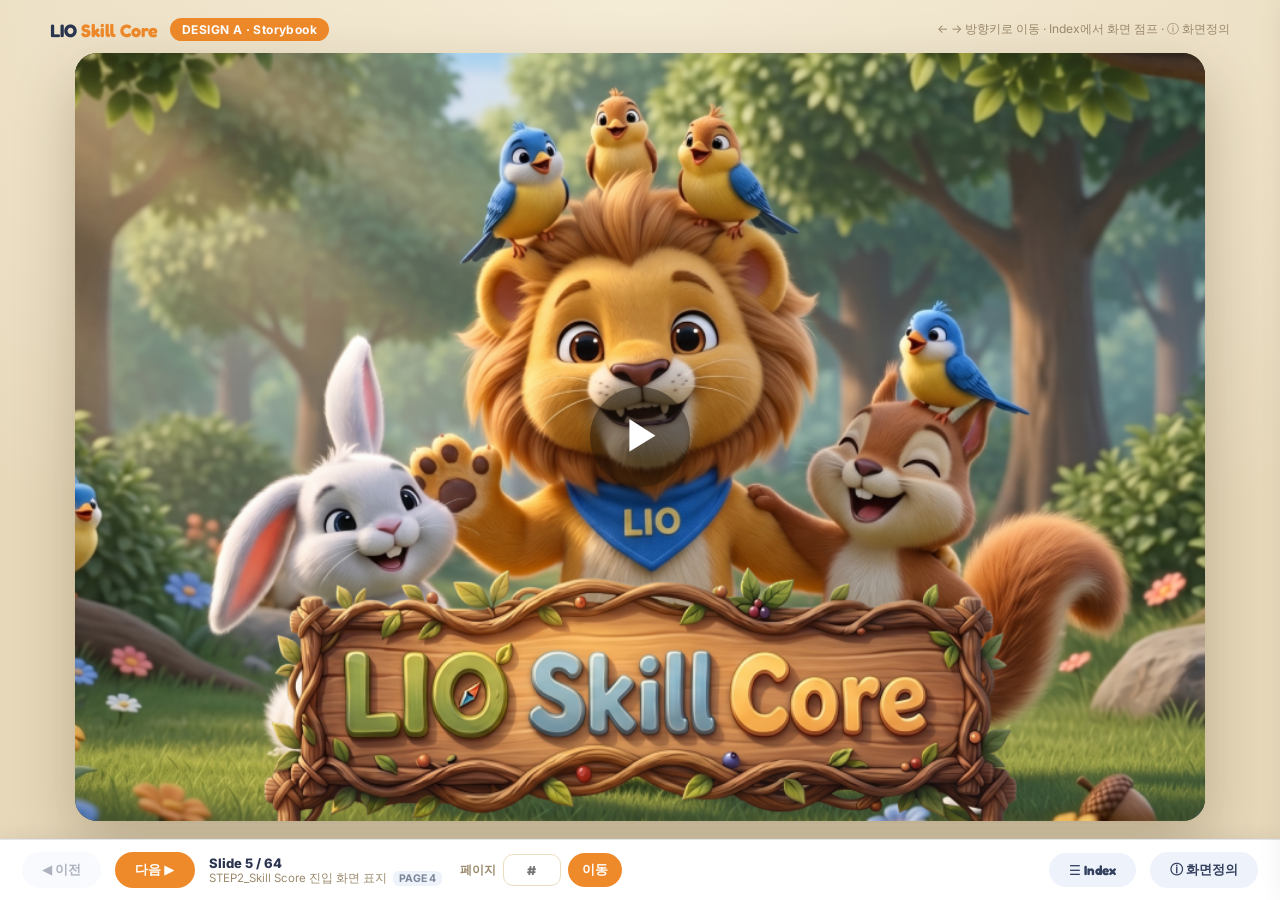
==== designA/index.html @ b8c0d1dc "대화창 Listen 은 영문만 읽는다 (B) 한글이 병기된 상태에서 스피커를 누르면 보이는 쪽(한글)을 읽고 있었다. Listen 은 영어 듣기용이므로 항상 .tx-en 을 읽게 " ====
<!doctype html>
<html lang="ko">
<head>
<meta charset="utf-8">
<meta name="viewport" content="width=device-width, initial-scale=1">
<meta http-equiv="Cache-Control" content="no-cache, no-store, must-revalidate">
<meta http-equiv="Pragma" content="no-cache">
<title>LIO Skill Core — Flow Prototype · Design A (Storybook)</title>
<link rel="preconnect" href="https://fonts.googleapis.com">
<link rel="preconnect" href="https://fonts.gstatic.com" crossorigin>
<link href="https://fonts.googleapis.com/css2?family=Baloo+2:wght@500;600;700;800&family=Fredoka:wght@500;600;700&family=Inter:wght@400;500;600;700;800&family=Nunito:wght@400;600;700;800;900&display=swap" rel="stylesheet">
<link rel="stylesheet" href="../prototype/base.css?v=20260807j">
<link rel="stylesheet" href="theme-a.css?v=20260803e">
</head>
<body>

  <div class="topbar">
    <span class="brandtag">LIO <b>Skill Core</b></span>
    <span class="designtag">DESIGN A · Storybook</span>
    <span class="spacer"></span>
    <span class="hint">← → 방향키로 이동 · Index에서 화면 점프 · ⓘ 화면정의</span>
  </div>

  <div id="stage"></div>

  <div class="controls">
    <button class="navbtn ghost" id="btn-prev">◀ 이전</button>
    <button class="navbtn" id="btn-next">다음 ▶</button>
    <div class="cinfo">
      <span class="cs" id="nav-slide">Slide</span>
      <span class="ct" id="nav-title">—</span>
    </div>
    <div class="pagejump">
      <span class="pj-label">페이지</span>
      <input type="number" id="pj-input" min="3" inputmode="numeric" placeholder="#">
      <button class="navbtn" id="pj-go">이동</button>
    </div>
    <span class="spacer"></span>
    <button class="navbtn ghost" id="btn-jump">☰ Index</button>
    <button class="navbtn ghost" id="btn-spec">ⓘ 화면정의</button>
  </div>

  <div class="overlay hidden" id="jump-overlay">
    <div class="jump-box">
      <div class="jump-head"><h3>화면 Index — 전체 Flow (PPTX v1.2 · Slide 5~64 · 기획서 PAGE 4~67)</h3><button class="x" id="jump-close">✕</button></div>
      <div id="jump-list"></div>
    </div>
  </div>

  <aside class="spec-panel hidden" id="spec-panel">
    <button class="close-s" onclick="document.getElementById('spec-panel').classList.add('hidden')">✕</button>
    <h3 id="spec-slide">화면 정의</h3>
    <div class="ssub">화면정의서 Description</div>
    <ul id="spec-list"></ul>
  </aside>

  <script>
    window.LIO_THEME = 'A';
    window.LIO_SPLASH_VIDEO = '../IMAGE/intro_a.mp4';   // A_Intro_cut1 애니메이션
    window.LIO_SPLASH_POSTER = '../IMAGE/heroA.png';    // 재생 전 첫 프레임
  </script>
  <script src="../prototype/flow-data.js?v=20260812b"></script>
  <script src="../prototype/kr-map.js?v=20260808a"></script>
  <script src="../prototype/engine.js?v=20260812j"></script>
</body>
</html>
---- prototype/base.css ----
/* =====================================================================
   LIO Step 2 · Skill Core — Flow Prototype  |  base.css (구조/레이아웃 공통)
   색상·장식은 theme-a.css / theme-b.css 가 CSS 변수로 덮어씁니다.
   ===================================================================== */
:root{
  --canvas-w: 1180px;
  --primary:#1E51D6; --primary-ink:#fff; --accent:#FFC107;
  --bg:#eef1f6; --panel:#ffffff; --ink:#1f2a44; --muted:#8a93a6;
  --line:#e6e9f0; --hd-bg:#152449; --hd-ink:#fff;
  --bubble-lio:#f4f6fb; --bubble-user:#dfe7ff;
  --radius:18px; --radius-lg:26px;
  --font-head:'Baloo 2','Inter',system-ui,sans-serif;
  --font-body:'Inter',system-ui,sans-serif;
  --green:#38C46A; --red:#FF5A5F; --yellow:#FFE08A; --blue:#3E7BFA;
}
*{box-sizing:border-box;margin:0;padding:0}
html,body{height:100%}

/* ---------- 스크롤바 공통: 위/아래 화살표 버튼 제거, thumb만 ----------
   주의: 표준 scrollbar-width/scrollbar-color 를 쓰면 Chromium이 표준 모드로 바뀌어
   ::-webkit-scrollbar-button{display:none}(화살표 제거)를 무시함. 그래서 webkit 전용으로 처리. */
::-webkit-scrollbar{width:9px;height:9px}
::-webkit-scrollbar-button,
::-webkit-scrollbar-button:single-button,
::-webkit-scrollbar-button:vertical:decrement,
::-webkit-scrollbar-button:vertical:increment,
::-webkit-scrollbar-button:horizontal:decrement,
::-webkit-scrollbar-button:horizontal:increment{display:none !important;width:0 !important;height:0 !important;background:transparent !important}
::-webkit-scrollbar-track{background:transparent;margin:40px 0}   /* 위·아래 40px 여백 → 끝에서 스크롤바 잘림 방지 */
::-webkit-scrollbar-corner{background:transparent}
::-webkit-scrollbar-thumb{background:#c4ccdd;border-radius:8px;border:2px solid transparent;background-clip:padding-box}
::-webkit-scrollbar-thumb:hover{background:#aab4cc;background-clip:padding-box}
body{
  font-family:var(--font-body); color:var(--ink);
  background:var(--bg);
  display:flex; flex-direction:column; align-items:center;
  min-height:100vh; padding:18px 12px 96px;
}

/* ---------- 상단 유틸바 ---------- */
.topbar{
  width:var(--canvas-w); max-width:96vw; display:flex; align-items:center; gap:12px;
  margin-bottom:12px; color:#3a4560;
}
.topbar .brandtag{font-family:var(--font-head);font-weight:800;font-size:18px;color:#2a3550}
.topbar .brandtag b{color:var(--primary)}
.topbar .designtag{
  font-size:12px;font-weight:700;letter-spacing:.4px;padding:4px 12px;border-radius:20px;
  background:var(--primary);color:#fff;
}
.topbar .spacer{flex:1}
.topbar .hint{font-size:12px;color:var(--muted)}

/* ---------- Stage (캔버스) ----------
   폭·높이 양쪽에 맞춰 항상 화면 안에 꽉 차게(잘림 없이) + 컨테이너 지정 → 내부 폰트는 cqw로 유동 스케일 */
#stage{
  width:min(var(--canvas-w), 96vw, calc((100vh - 132px) * 1577 / 1072));
  container-type:inline-size; container-name:dev;
}
.device{
  width:100%; aspect-ratio:1577/1072; background:var(--panel);
  border-radius:22px; overflow:hidden; position:relative;
  box-shadow:0 24px 60px rgba(20,30,60,.18); display:flex; flex-direction:column;
  /* 유동 타이포 토큰 (컨테이너=디바이스 폭 기준, 저학년 가독성 하한 clamp) */
  --fz-passage: clamp(17px, 1.86cqw, 25px);
  --fz-bubble:  clamp(16px, 1.68cqw, 22px);
  --fz-q:       clamp(16px, 1.75cqw, 23px);
  --fz-choice:  clamp(15px, 1.6cqw, 20px);
  --fz-opt:     clamp(15px, 1.6cqw, 20px);
  --h-field:    clamp(46px, 4.4cqw, 58px);   /* 입력창·대화창 버튼 공용 높이 (유동) */
}
.screen{flex:1; overflow:hidden; position:relative; display:flex}
/* 풀블리드·한판 화면: 디바이스 밖 스크롤 금지 / reading만 패널 내부 스크롤 */
.layout-reading .screen{display:block; overflow:hidden}
.layout-center .screen,.layout-skill .screen,.layout-game .screen,
.layout-wordpeek .screen,.layout-quickexit .screen,.layout-splash .screen,
.layout-topic .screen,.layout-memory .screen,.layout-detective .screen,
.layout-explore .screen,.layout-findflip .screen{display:block; overflow:hidden}

/* ---------- 헤더 ---------- */
.hd{
  height:clamp(48px, 5.2cqw, 60px); flex:0 0 auto; display:flex; align-items:center; gap:clamp(8px,1.2cqw,14px);
  padding:0 clamp(14px,1.8cqw,22px); background:var(--hd-bg); color:var(--hd-ink); position:relative; z-index:5;
}
.hd-brand{display:flex;align-items:center}
.hd-logo-img{display:none}
.hd-logo-text{font-family:var(--font-head);font-weight:800;font-size:24px;color:#fff;position:relative}
.hd-logo-text .sp{color:var(--accent);font-size:12px;position:relative;top:-8px}
.hd-pill{font-size:12.5px;font-weight:700;color:#dbe4ff}
.hd-divider{width:1px;height:15px;background:rgba(255,255,255,.35);display:inline-block;flex:0 0 1px}
.hd-skill{font-size:12.5px;color:#9fb0dd}
.hd-title{margin-left:auto;font-family:var(--font-head);font-weight:800;font-size:19px;color:var(--accent)}

/* ---------- Reading layout ---------- */
.reading{display:grid;grid-template-columns:1fr 1fr;height:100%;position:relative;font-family:'Inter',sans-serif}
.reading.nopassage{grid-template-columns:1fr}
.passage{border-right:1px solid var(--line);overflow:hidden;background:var(--panel);font-family:'Inter',sans-serif}
.passage-scroll{height:100%;overflow:auto;padding:clamp(12px,2cqw,26px) clamp(14px,2.2cqw,30px)}
.ppara{font-family:'Inter',sans-serif;font-size:var(--fz-passage);line-height:1.9;margin-bottom:18px;color:#2b3550}   /* 5~7세 저학년 가독성 · 유동 */
.sent{border-radius:5px;padding:1px 2px;transition:background .15s}
.sent.tappable{cursor:pointer}
.sent.tappable:hover{background:#eef3ff}
.sent.cursor{background:#e3ecff}
.sent.tapped{background:#cfe0ff}
.sent.hl-green{background:#c9f2d8}
.sent.hl-red{background:#ffd4d6}
.sent.hl-yellow{background:rgba(255,225,77,.35)}
.sent.hl-blue{background:#d4e2ff}
.kw{color:var(--primary);font-weight:700;border-bottom:2px solid #b9c9f5;padding-bottom:1px}
.listen-btn{font-size:11px;border:1px solid #cfe0ff;background:#eff5ff;color:#3768d6;border-radius:14px;padding:2px 9px;cursor:pointer;white-space:nowrap;font-weight:600}

.activity{overflow:hidden;background:#fbfcfe;font-family:'Inter',sans-serif}
/* 스크롤바: 위/아래 화살표 버튼 없이 thumb만 */
.activity-scroll::-webkit-scrollbar,.passage-scroll::-webkit-scrollbar{width:8px;height:8px}
.activity-scroll::-webkit-scrollbar-button,.passage-scroll::-webkit-scrollbar-button{display:none;width:0;height:0}
.activity-scroll::-webkit-scrollbar-track,.passage-scroll::-webkit-scrollbar-track{background:transparent;margin:40px 0}
.activity-scroll::-webkit-scrollbar-thumb,.passage-scroll::-webkit-scrollbar-thumb{background:#c4ccdd;border-radius:8px;border:2px solid transparent;background-clip:padding-box}
.activity-scroll:hover::-webkit-scrollbar-thumb,.passage-scroll:hover::-webkit-scrollbar-thumb{background:#aab4cc;background-clip:padding-box}
/* overflow-x:hidden — 마이크 recording 파장(.btn.mic.recording::before/::after)이 버튼 밖으로
   커지면서 패널 폭을 넘겨 가로 스크롤바가 생겼다. 세로 스크롤은 그대로 둔다. */
.activity-scroll{height:100%;overflow:auto;overflow-x:hidden;padding:clamp(12px,1.8cqw,22px) clamp(12px,1.8cqw,24px);display:flex;flex-direction:column;gap:clamp(8px,1cqw,12px)}
.reading.nopassage .activity{grid-column:1}
.reading.nopassage .activity-scroll{max-width:820px;margin:0 auto;width:100%}

/* ---------- chat bubbles ---------- */
.msg{display:flex;gap:10px;align-items:flex-start;max-width:96%}
.msg .avatar{width:48px;height:48px;border-radius:50%;flex:0 0 48px;object-fit:cover;object-position:center top;background:#fff;box-shadow:0 2px 6px rgba(0,0,0,.08);transform:translateZ(0)}
.msg .avatar.grad{display:flex;align-items:center;justify-content:center;background:linear-gradient(135deg,#7aa0ff,#3b64e0);font-size:18px}
/* 학생 아바타 : LIO와 동일한 48px 원형 이미지. 이미지 없을 때는 따뜻한 원형만 표시 */
.msg .avatar.user-av{background:linear-gradient(135deg,#f0c078,#d68e34);object-fit:cover}
.msg .bubble{background:var(--bubble-lio);border-radius:16px;padding:13px 17px;font-family:'Inter',sans-serif;font-size:var(--fz-bubble);line-height:1.5;color:#2b3550;box-shadow:0 1px 2px rgba(20,30,60,.05)}
.msg.lio.retry .bubble{background:#fff3f3;border:1px solid #ffd9d9}
.msg.user{margin-left:auto;flex-direction:row;justify-content:flex-end}
.msg.user .bubble{background:var(--bubble-user);color:#22315e}
.msg.user.usys{margin-left:0}
.msg.user.usys .bubble{background:#e9fbef;color:#2a7d4c}
.kr{display:inline-block;font-size:11px;font-weight:600;color:#3aa0a0;border:1px solid #b7e2e2;background:#e9fafa;border-radius:5px;padding:2px 9px;margin-left:5px;vertical-align:middle;cursor:pointer;font-family:inherit;line-height:1.4;user-select:none}
.kr:hover{filter:brightness(.96)}
.kr.on{background:#0f6d61;color:#fff;border-color:#0f6d61}
.tx-kr{color:inherit}
.tts{font-size:12px;opacity:.75;margin-left:2px}
.tts-ic{width:14px;height:14px;vertical-align:-2px;margin-left:2px;flex:0 0 14px;cursor:pointer}
.ls-ic{width:12px;height:12px;vertical-align:-1px;margin-right:4px}
.listen-btn{cursor:pointer}
.listen-btn.playing{filter:brightness(.95);box-shadow:0 0 0 2px rgba(15,109,97,.35)}
.ls-stop{width:9px;height:9px;background:currentColor;border-radius:2px;display:inline-block;margin-right:5px}
.kw{cursor:pointer}
/* Word Check: 지문에서 포커스된 단어 강조 */
.kw-focus{background:#bcd2f5;color:#1e3a8a;border-radius:6px;padding:2px 7px;box-shadow:0 0 0 2px #8fb0ea, 0 3px 8px rgba(40,70,150,.28);border-bottom:none;font-weight:800;animation:kwPulse 1.6s ease-in-out infinite}
@keyframes kwPulse{0%,100%{box-shadow:0 0 0 2px #8fb0ea,0 3px 8px rgba(40,70,150,.22)}50%{box-shadow:0 0 0 4px #bcd2f5,0 3px 12px rgba(40,70,150,.38)}}
.emoji-opt.picked{outline:2px solid var(--primary);outline-offset:1px}
/* 포커스 단어가 우측 chip으로 날아가는 클론 */
.kw-fly{position:fixed;z-index:9999;pointer-events:none;background:#bcd2f5;color:#1e3a8a;border-radius:6px;padding:2px 7px;font-weight:800;box-shadow:0 6px 16px rgba(40,70,150,.4);transition:transform .8s cubic-bezier(.34,1.4,.5,1);display:flex;align-items:center;justify-content:center}
.wordchip.chip-pop{animation:chipPop .4s cubic-bezier(.34,1.56,.64,1)}
@keyframes chipPop{0%{transform:scale(.4);opacity:0}70%{transform:scale(1.12)}100%{transform:scale(1);opacity:1}}
/* 정답 파티클 */
.particle-layer{position:fixed;inset:0;pointer-events:none;z-index:10000}
.particle{position:fixed;width:10px;height:10px;border-radius:2px;transform:translate(-50%,-50%);animation:particleFly .95s ease-out forwards}
@keyframes particleFly{0%{opacity:1}100%{transform:translate(calc(-50% + var(--dx)),calc(-50% + var(--dy))) rotate(240deg);opacity:0}}

/* ---------- 어휘 카드 팝업 (핵심단어 탭) ---------- */
.word-popup{position:absolute;left:24px;bottom:22px;max-width:400px;background:#141E38;color:#fff;border-radius:14px;padding:14px 42px 14px 16px;box-shadow:0 12px 30px rgba(0,0,0,.4);opacity:0;transform:translateY(12px);transition:opacity .25s,transform .25s;z-index:40;font-family:'Inter','Nunito',system-ui,sans-serif}
.word-popup.show{opacity:1;transform:none}
.word-popup .wp-close{position:absolute;top:6px;right:10px;border:none;background:none;color:#9fb0dd;font-size:22px;line-height:1;cursor:pointer}
.word-popup .wp-word{font-weight:800;font-size:18px;display:flex;align-items:center;gap:8px;color:#fff}
.word-popup .wp-word .tts-ic{filter:invert(1) brightness(2);cursor:pointer}
.word-popup .wp-def{font-size:14px;margin-top:5px;color:#dbe4ff}
.word-popup .wp-ex{font-size:13px;margin-top:5px;color:#a9b6d6;font-style:italic}
.word-popup .wp-kr{margin-top:9px;background:#d5f0e9;color:#0f6d61;border:none;border-radius:6px;padding:3px 6px;font-size:12px;font-weight:600;cursor:pointer;font-family:'Inter','Nunito',sans-serif}
.word-popup .wp-kr.on{background:#0f6d61;color:#fff}
.ko-gloss{display:block;font-size:11px;color:#9aa3b5;margin-top:3px}

.sysline{display:flex;justify-content:center;margin:4px 0}
.sysline span{background:#e9fbef;color:#2a7d4c;font-weight:700;font-size:13px;border-radius:20px;padding:8px 18px}

/* ---------- question / choices ---------- */
.qbox{border:2px solid #c9d6f7;border-radius:14px;padding:12px 15px;background:#fff}
.qlabel{font-size:10px;font-weight:800;letter-spacing:1px;color:var(--primary);margin-bottom:3px}
.qtext{font-family:'Inter',sans-serif;font-size:var(--fz-q);font-weight:700;color:#26314f}
.choices{display:flex;flex-direction:column;gap:9px}
.choice{display:flex;align-items:center;gap:11px;text-align:left;border:1.5px solid var(--line);background:#fff;border-radius:13px;padding:12px 15px;font-family:'Inter',sans-serif;font-size:var(--fz-choice);color:#2b3550;cursor:pointer;transition:.15s;width:100%}
.choice:hover{border-color:#c2d0f5}
.choice .ckey{width:24px;height:24px;flex:0 0 24px;border-radius:50%;border:none;background:#F0F2F5;display:flex;align-items:center;justify-content:center;font-weight:700;font-size:12px;color:#6b7690}
.choice .cbullet{width:24px;height:24px;flex:0 0 24px;border-radius:50%;background:#eef2fb;display:flex;align-items:center;justify-content:center;font-weight:700;font-size:12px;color:#5566aa}
.choice .ctext{flex:1}
.choice.correct{background:#e6f9ee;border-color:#8fe0ac}
.choice.correct .ckey,.choice.correct .cbullet{background:#38C46A;color:#fff;border-color:#38C46A}
.choice.wrong{background:#ffe9ea;border-color:#ffb3b6}
.choice.wrong .ckey,.choice.wrong .cbullet{background:#ff5a5f;color:#fff;border-color:#ff5a5f}
.choice.sel{border-color:var(--primary);box-shadow:0 0 0 2px rgba(30,81,214,.15)}
.choices.multi .choice,.choices.reason .choice{border-radius:12px}

/* ---------- menu / emoji ---------- */
.menu{display:flex;flex-direction:column;gap:9px}
.menu-item{display:flex;align-items:center;gap:12px;background:#fff;border:1.5px solid var(--line);border-radius:14px;padding:13px 15px;font-family:'Inter',sans-serif;font-size:var(--fz-choice);cursor:pointer;text-align:left;transition:.15s}
.menu-item:hover{border-color:#c2d0f5;background:#f7faff}
.menu-item.sel{background:#eaf1ff;border-color:var(--primary)}
.mi-ic{font-size:17px;display:flex;align-items:center;justify-content:center;flex:0 0 40px;width:40px;height:40px}
.mi-ic .li{width:20px;height:20px;stroke:currentColor;display:block}
.mi-ic .mi-img{width:40px;height:40px;object-fit:contain;display:block}
.mi-tx{flex:1}
.emoji-grid{display:grid;grid-template-columns:repeat(4,1fr);gap:10px}
/* 보기가 4개보다 적으면 남은 칸 때문에 왼쪽으로 몰린다 → 개수만큼 폭을 나눈다.
   (slide 24 word check 는 기획서대로 2지 선다) */
.emoji-grid[data-n="2"]{grid-template-columns:repeat(2,1fr)}
.emoji-grid[data-n="3"]{grid-template-columns:repeat(3,1fr)}
.emoji-opt{display:flex;flex-direction:column;align-items:center;gap:6px;background:#fff;border:1.5px solid var(--line);border-radius:14px;padding:14px 8px;cursor:pointer;font-size:12.5px;color:#3a4560;transition:.15s}
.emoji-opt:hover{transform:translateY(-2px);box-shadow:0 6px 16px rgba(60,70,110,.14)}
.eo-ic{font-size:26px}
.eo-tx{display:flex;flex-direction:column;align-items:center;gap:4px;font-weight:700;font-size:var(--fz-opt);line-height:1.2}
.eo-tx .tx-en,.eo-tx .tx-kr{line-height:1.2}
.emoji-opt.correct{background:#e6f9ee;border-color:#8fe0ac}
.emoji-opt.wrong{background:#ffe9ea;border-color:#ffb3b6}

/* ---------- buttons ---------- */
.btnrow{display:flex;flex-wrap:wrap;gap:10px;margin-top:2px}
.btnrow.center{justify-content:center;margin-top:14px}
.btnrow.end{justify-content:flex-end}
/* align:'start' 옵트인 — 아래 .reading .activity .btnrow 우측 정렬을 이기려면
   같은 특정도(0,3,0)보다 높아야 한다 */
.btnrow.start,.reading .activity .btnrow.start{justify-content:flex-start}
/* 우측 대화창(activity) 내 버튼은 모두 오른쪽 정렬로 통일 */
.reading .activity .btnrow{justify-content:flex-end}
/* 한 줄 배치(nowrap) : 좁은 패널에 여러 버튼을 한 줄로 */
.btnrow.nowrap{flex-wrap:nowrap;gap:8px}
.btnrow.nowrap .btn{white-space:nowrap}
/* 문장(여러 단어) 버튼은 작게 통일 · 한 단어 버튼은 기본 크기 유지 — 전체 공통 */
.btn.btn-long{font-size:clamp(13px,1.35cqw,16px);padding:clamp(8px,0.9cqw,12px) clamp(14px,1.55cqw,20px)}
.reading .activity .btn.btn-long{min-height:clamp(40px,3.9cqw,48px)}
.reveal-hidden{display:none !important}
.reveal2-hidden{display:none !important}
.fly-hidden{display:none !important}
.btn{border:none;border-radius:24px;padding:clamp(10px,1cqw,14px) clamp(16px,1.9cqw,26px);font-size:var(--fz-choice);font-weight:700;cursor:pointer;font-family:var(--font-head);transition:transform .08s,filter .15s}
/* 우측 대화창 버튼 : input 박스와 동일한 높이(유동) */
.reading .activity .btn{min-height:var(--h-field);display:inline-flex;align-items:center;justify-content:center}
.reading .activity .btn.mic,.reading .activity .btn.btn-send{width:var(--h-field);min-height:var(--h-field);padding:0;flex:0 0 auto}
.btn:hover{filter:brightness(1.05)}.btn:active{transform:translateY(1px)}
.btn:disabled{opacity:.45;cursor:not-allowed}
.btn.primary{background:var(--primary);color:#fff}
.btn.dark{background:#1f7a53;color:#fff}
.btn.purple{background:#1E2A4A;color:#fff}
.btn.green{background:radial-gradient(circle at 30% 25%,#3ecf7a 0%,#1f7a53 52%,#165a3c 100%);color:#fff}   /* Skill Practice 진입 등 스킬 관련 CTA */
/* Figma A_end Button (191:19 / 191:34) */
.btn.figma-green{
  position:relative;overflow:hidden;
  height:80px;min-height:80px;width:280px;min-width:280px;padding:0 28px;
  border-radius:50px;border:4px solid #00763f;
  background:#009d54;color:#fff;
  font-family:'Nunito',sans-serif;font-weight:900;font-size:32px;line-height:24px;
  text-shadow:0 2px 2px rgba(0,0,0,.25);
  box-shadow:none;
  display:inline-flex;align-items:center;justify-content:center;gap:10px;
  z-index:0;
}
.btn.figma-green::before{
  content:'';position:absolute;left:8px;right:8px;top:6px;height:42%;
  background:rgba(255,255,255,.2);border-radius:40px;
  pointer-events:none;z-index:0;
}
.btn.figma-green > span,.btn.figma-green > .btn-chev{position:relative;z-index:1}
.btn.figma-green:hover{filter:brightness(1.06)}
.btn.figma-green:active{transform:translateY(2px);filter:brightness(.98)}
.reading .activity .btn.figma-green{min-height:80px}
.btn.figma-navy{
  position:relative;overflow:hidden;
  height:80px;min-height:80px;width:280px;min-width:280px;padding:0 28px;
  border-radius:50px;border:4px solid #18223c;
  background:#1E2A4A;color:#fff;
  font-family:'Nunito',sans-serif;font-weight:900;font-size:32px;line-height:24px;
  text-shadow:0 2px 2px rgba(0,0,0,.25);
  box-shadow:none;
  display:inline-flex;align-items:center;justify-content:center;gap:10px;
  z-index:0;
}
.btn.figma-navy::before{
  content:'';position:absolute;left:8px;right:8px;top:6px;height:42%;
  background:rgba(255,255,255,.1);border-radius:40px;
  pointer-events:none;z-index:0;
}
.btn.figma-navy > span,.btn.figma-navy > .btn-chev{position:relative;z-index:1}
.btn.figma-navy:hover{filter:brightness(1.08)}
.btn.figma-navy:active{transform:translateY(2px);filter:brightness(.98)}
.reading .activity .btn.figma-navy{min-height:80px}
.btn .btn-chev{width:24px;height:24px;display:block;flex:0 0 24px;object-fit:contain}
.btn.navy{background:radial-gradient(circle at 30% 25%,#3d4e74 0%,#1E2A4A 52%,#121a2e 100%);color:#fff}    /* 상단 헤더 짙은 남색 (More simply 등) */
/* 버튼 우측 화살표(▶) 전체 미표시 */
.btn .btn-tri{display:none}
.btn.orange{background:radial-gradient(circle at 32% 28%,#ffb456 0%,#F08A24 48%,#d96a0e 100%);color:#fff}
.btn.ghost{background:#eef2fb;color:#3a4560}
.btn.mic{background:radial-gradient(circle at 32% 28%,#5a6a8c 0%,#33405e 45%,#1E2A4A 100%);color:#fff;padding:10px 13px;border-radius:50%;position:relative;display:inline-flex;align-items:center;justify-content:center}
.btn.mic .li{width:clamp(20px,2.1cqw,26px);height:clamp(20px,2.1cqw,26px);display:block;stroke:#fff;position:relative;z-index:2}
/* 녹음(발화) 중 : 빨간 버튼 + 뒤로 붉은 음파 리플 확산 */
.btn.mic.recording{background:radial-gradient(circle at 32% 28%,#ff7a74 0%,#e0453f 50%,#b8322d 100%)}
.btn.mic.recording::before,.btn.mic.recording::after{content:'';position:absolute;left:50%;top:50%;width:100%;height:100%;border-radius:50%;background:rgba(224,69,63,.35);transform:translate(-50%,-50%) scale(1);z-index:0;pointer-events:none;animation:micWave 1.6s ease-out infinite}
.btn.mic.recording::after{animation-delay:.8s}
@keyframes micWave{0%{transform:translate(-50%,-50%) scale(1);opacity:.6}100%{transform:translate(-50%,-50%) scale(2.6);opacity:0}}
/* 전송(Ask) 버튼 : 아이콘만 · 주황 그라데이션 */
.btn.btn-send{padding:10px 14px;border-radius:50%;display:inline-flex;align-items:center;justify-content:center;background:radial-gradient(circle at 32% 28%,#ffb456 0%,#F08A24 48%,#d96a0e 100%);color:#fff}
.btn.primary.btn-send{background:radial-gradient(circle at 32% 28%,#ffb456 0%,#F08A24 48%,#d96a0e 100%)}
.btn.btn-send .li{width:clamp(20px,2.1cqw,26px);height:clamp(20px,2.1cqw,26px);display:block;stroke:#fff;stroke-linecap:round;stroke-linejoin:round;stroke-width:2.5}
.btn-tri{width:10px;height:10px;vertical-align:-1px;margin-left:6px;display:inline-block}

/* ---------- strategy card ---------- */
.strategy{background:#F3F7FB;border:none;border-radius:16px;padding:16px 14px 12px;display:flex;flex-direction:column;gap:4px}
.strat-title{font-size:clamp(13px,1.2cqw,16px);font-weight:800;letter-spacing:.5px;color:#1E2A4A;display:flex;align-items:center;gap:6px;margin-bottom:0}
.strat-item{
  display:flex;gap:10px;align-items:center;width:100%;text-align:left;
  font-size:var(--fz-choice);color:#3A4560;font-family:inherit;cursor:pointer;
  background:#fff;border:none;border-radius:12px;padding:4px 10px;
  box-shadow:0 4px 14px rgba(30,40,70,.10);
  transition:box-shadow .15s,transform .12s,background .15s;
}
.strat-item:hover{box-shadow:0 6px 18px rgba(30,40,70,.14);background:#fff}
.strat-item.on,.strat-item.sel{box-shadow:0 6px 18px rgba(30,40,70,.18),0 0 0 2px rgba(38,49,79,.16)}
.si-ic{flex:0 0 40px;width:40px;height:40px;display:flex;align-items:center;justify-content:center;pointer-events:none}
.si-ic .li{width:22px;height:22px;display:block;stroke:currentColor}
.si-ic .si-img{width:40px;height:40px;object-fit:contain;display:block;border-radius:10px}
.si-tx{flex:1;line-height:1.35}

/* ---------- misc blocks ---------- */
.reading .activity .btn,.reading .btn{font-family:'Inter',sans-serif}
.et-label{font-family:'Inter',sans-serif;font-weight:800;color:#6a4bd6;font-size:15px;margin:2px 0}
.wordchip{align-self:center;background:#2a2f45;color:#fff;font-weight:700;border-radius:16px;padding:7px 20px;font-size:15px}
.note{background:#f0edff;border:1px solid #d8d0ff;border-radius:14px;padding:12px 14px;font-size:13px;color:#5a4fb0}
/* 활동 카드 (예: 단어 학습 활동) */
.actcard{display:flex;flex-direction:column;align-items:center;text-align:center;gap:8px;width:100%;box-sizing:border-box;background:linear-gradient(180deg,#eaf6ef,#d8f0e1);border:1px solid #b6e2c6;border-radius:14px;padding:18px 16px}
.actcard .ac-ic{width:56px;height:56px;display:flex;align-items:center;justify-content:center}
.actcard .ac-ic img{width:56px;height:56px;object-fit:contain}
.actcard .ac-ic .li{width:30px;height:30px;stroke:#2f9e6b}
.actcard .ac-body{display:flex;flex-direction:column;align-items:center;gap:4px}
.actcard .ac-title{font-family:'Inter',sans-serif;font-weight:800;font-size:15px;color:#1e5a3a}
.actcard .ac-sub{font-size:12.5px;color:#4a7a5e}
.note .muted{color:#9a93c8;font-size:11.5px}
.chatinput{display:flex;gap:8px;align-items:center}
.chatinput input{flex:1;min-width:0;min-height:var(--h-field);border:2.5px solid #cdd6ea;border-radius:22px;padding:6px 18px;font-family:'Inter',sans-serif;font-size:var(--fz-bubble);outline:none}
.chatinput input:focus{border-color:var(--primary)}

/* ---------- freechat floating lio ---------- */
.reading.freechat{position:relative;overflow:hidden}
.floating-lio{position:absolute;left:0;top:0;width:88px;height:88px;object-fit:contain;cursor:default;pointer-events:none;z-index:5;background:transparent;border-radius:0;box-shadow:none;will-change:left,top,transform}
.floating-lio.fc-active{pointer-events:auto;cursor:pointer;filter:drop-shadow(0 4px 10px rgba(30,81,214,.35))}
.floating-lio.fc-gone,.chatinput.fc-gone{display:none!important}
.fc-hidden{display:none!important}

/* ---------- center layout ---------- */
.center{height:100%;display:flex;flex-direction:column;align-items:center;justify-content:center;gap:clamp(12px,1.8cqw,20px);padding:clamp(16px,2.5cqw,30px);overflow:hidden;box-sizing:border-box}
.center-mascot{width:clamp(96px,14cqw,150px);height:clamp(96px,14cqw,150px);object-fit:contain}
.center-mascot.big{width:clamp(96px,14cqw,150px);height:clamp(96px,14cqw,150px);border-radius:50%;object-fit:cover}
.msgcard{background:#f7f9fc;border:1px solid var(--line);border-radius:18px;padding:26px 34px;max-width:640px;text-align:left}
.msgcard p{font-size:17px;line-height:1.75;color:#3a4560;margin-bottom:4px}
.msgcard .hl{color:#8a4bd6}
.hl{color:#8a4bd6}

/* ---------- skill layout ---------- */
.skillscreen{display:grid;grid-template-columns:0.9fr 1.3fr;height:100%;gap:10px;padding:26px 30px}
.skill-left{position:relative;display:flex;flex-direction:column;justify-content:center;align-items:center;gap:14px}
.skill-mascot{width:210px;object-fit:contain}
.think-bubble{position:absolute;top:30%;right:16%;width:40px;height:40px;border-radius:50%;background:#fff;box-shadow:0 3px 10px rgba(0,0,0,.12);display:flex;align-items:center;justify-content:center;font-weight:800;color:#e26a3b;font-size:20px}
.skill-headline{font-family:var(--font-head);font-weight:800;font-size:30px;color:var(--ink);text-align:center;line-height:1.1}
.skill-grid{display:grid;grid-template-columns:repeat(3,1fr);gap:14px;align-content:center;overflow:auto;padding:6px}
.skill-card{background:#fff;border:1.5px solid var(--line);border-radius:18px;padding:14px 10px;display:flex;flex-direction:column;align-items:center;gap:8px;transition:.15s}
.skill-card .sc-icon{width:60px;height:60px;display:flex;align-items:center;justify-content:center}
.skill-card .sc-icon img{max-width:100%;max-height:100%;object-fit:contain}
.skill-card .sc-name{font-size:12.5px;font-weight:700;text-align:center;color:#3a4560}
.skill-card.today{transform:scale(1.06);border-color:var(--sc);box-shadow:0 10px 26px rgba(30,81,214,.22);background:linear-gradient(180deg,#fff, #f4f8ff)}
.skill-card.pickable{cursor:pointer}
.skill-card.pickable.on,.skill-card.pickable.today{border-color:var(--sc,var(--primary));box-shadow:0 8px 20px rgba(30,81,214,.2);transform:scale(1.04)}
.skillscreen.skill-pick{grid-template-rows:auto 1fr auto;align-content:stretch}
.skillscreen.skill-pick:not(.a-skill){grid-template-columns:0.9fr 1.3fr;grid-template-rows:auto 1fr auto}
.skillscreen.skill-pick:not(.a-skill) .skill-pick-guide{grid-column:1 / -1}
.skillscreen.skill-pick:not(.a-skill) .skill-pick-finish{grid-column:1 / -1;justify-self:center}
.skillscreen.a-skill.skill-pick{display:flex;flex-direction:column;align-items:center;gap:12px}
.skillscreen.a-skill.skill-pick .skill-grid{flex:1;width:100%}
.skill-pick-guide{max-width:860px;width:100%;margin:0 auto 4px}
.skill-pick-guide .bubble{font-family:'Inter',sans-serif;font-size:16px;font-weight:600;line-height:1.45}
.skill-pick-guide .nm{color:#8a4bd6}
.skill-pick-finish{min-width:160px;margin-top:4px;z-index:3}

/* ---------- topic layout (한 화면 맞춤 · cqw 유동) ---------- */
.topicscreen{height:100%;box-sizing:border-box;display:flex;flex-direction:column;align-items:center;padding:clamp(10px,1.6cqw,22px) clamp(14px,2cqw,26px) clamp(8px,1.2cqw,12px);gap:clamp(8px,1.2cqw,16px);overflow:hidden;min-height:0}
.topic-lio{display:flex;align-items:center;gap:14px;max-width:760px;flex:0 0 auto}
.topic-lio img{width:clamp(40px,4.2cqw,56px);height:clamp(40px,4.2cqw,56px);border-radius:50%;object-fit:cover;flex:0 0 auto}
.topic-line{font-size:clamp(14px,1.5cqw,17px);font-weight:700;color:#2b3550}
.topic-grid{display:grid;grid-template-columns:repeat(3,1fr);grid-template-rows:repeat(2,minmax(0,1fr));gap:clamp(8px,1.2cqw,12px);width:100%;max-width:980px;margin-top:0;flex:1 1 auto;min-height:0;align-content:stretch}
.topic-card{position:relative;border-radius:16px;cursor:pointer;background:#fff;border:2px solid transparent;transition:.15s;display:flex;flex-direction:column;align-items:center;padding-bottom:clamp(6px,.8cqw,10px);min-height:0;height:100%;overflow:hidden;box-sizing:border-box}
.topic-card .tc-img{width:100%;flex:1 1 auto;min-height:0;height:auto;background-size:cover;background-position:center;background-color:var(--tc);border-radius:14px 14px 0 0}
.topic-card .tc-name{flex:0 0 auto;font-size:clamp(11px,1.15cqw,12.5px);font-weight:700;text-align:center;padding:clamp(4px,.6cqw,8px) 4px clamp(2px,.4cqw,6px);color:#2b3550}
.topic-card .tc-check{width:30px;height:22px;border-radius:12px;background:#d3d8e2;color:#fff;display:flex;align-items:center;justify-content:center;font-size:12px;opacity:.95;transition:.15s;flex:0 0 auto}
.topic-card.on{border-color:var(--primary);box-shadow:0 8px 20px rgba(30,81,214,.2)}
.topic-card.on .tc-check{background:var(--primary);color:var(--accent)}
.continue-btn{margin-top:0;flex:0 0 auto}

/* ---------- game layout ---------- */
.gamescreen{display:grid;grid-template-columns:1fr 1fr;height:100%}
.game-board{background:linear-gradient(160deg,#22305a,#131b34);color:#fff;display:flex;flex-direction:column;align-items:center;justify-content:center;gap:16px;padding:24px}
.game-head{text-align:center}
.game-title{font-family:var(--font-head);font-weight:800;font-size:24px}
.game-round{font-size:13px;opacity:.8;margin-top:2px}
.puzzle{display:grid;grid-template-columns:repeat(3,64px);grid-template-rows:repeat(3,64px);gap:6px;background:rgba(255,255,255,.08);padding:8px;border-radius:12px}
.pcell{border-radius:8px;background:rgba(255,255,255,.12)}
.pcell.filled{background:linear-gradient(135deg,#ffd36b,#ff9a3d)}
.game-hint{font-size:13px;opacity:.85}
.game-transition{display:flex;flex-direction:column;align-items:center;justify-content:center;gap:16px;padding:26px;background:#fbfcfe}
.gt-mascot{width:120px;object-fit:contain}
.game-transition .msgcard{max-width:none}
.game-transition .msgcard p{font-size:15px}

/* ---------- wordpeek layout ---------- */
.wordpeek{padding:22px 30px;display:flex;flex-direction:column;gap:16px;align-items:center}
.wp-lio{display:flex;gap:12px;align-items:center;max-width:820px}
.wp-lio img{width:48px;height:48px;border-radius:50%;object-fit:cover}
.wp-line{font-size:15px;font-weight:600;color:#2b3550}
.wp-grid{display:grid;grid-template-columns:repeat(3,1fr);gap:14px;width:100%;max-width:900px;perspective:1200px}
.wpcard{height:clamp(72px,11cqw,120px);cursor:pointer}
.wp-inner{position:relative;width:100%;height:100%;transition:transform .5s;transform-style:preserve-3d}
.wpcard.flipped .wp-inner{transform:rotateY(180deg)}
.wp-front,.wp-back{position:absolute;inset:0;backface-visibility:hidden;border-radius:16px;display:flex;align-items:center;justify-content:center;padding:12px}
.wp-front{background:#eef1ff;border:1.5px solid #d7ddff;font-family:var(--font-head);font-weight:800;font-size:19px;color:#4a54c0}
.wpcard.alt .wp-front{background:#eafaf3;border-color:#bfe6d4;color:#2f9e6b}
.wp-back{background:#fff;border:1.5px solid var(--primary);transform:rotateY(180deg);flex-direction:column;gap:3px;text-align:center}
.wp-w{font-family:var(--font-head);font-weight:800;color:var(--primary);font-size:16px}
.wp-def{font-size:12px;color:#3a4560}
.wp-ex{font-size:11px;color:#7a83a0}
.wp-kr{font-size:11px;color:#3aa0a0}
.findflip .wp-front{background:#2a2f45;color:#fff}
.wp-done{display:flex;flex-direction:column;gap:8px;max-width:820px;width:100%}

/* ---------- quickexit layout ---------- */
.quickexit{height:100%;display:flex;flex-direction:column;align-items:center;justify-content:center;gap:22px;padding:30px;position:relative;overflow:hidden}
.quickexit.has-bg{background-size:cover;background-position:center top;background-repeat:no-repeat;padding:0;display:block}
.qe-scrim{position:absolute;inset:0;background:linear-gradient(180deg,rgba(0,0,0,.04),rgba(0,0,0,.18));pointer-events:none;z-index:0}
.qe-banner{position:relative;z-index:2;margin:18px auto 0;background:#fff4dc;border:1px solid #ffe0a3;color:#9a6a12;font-weight:700;border-radius:24px;padding:10px 26px;font-size:14px;width:fit-content}
/* Quick Exit 말풍선 = Slide7 (.ib / .ib-left / .ib-right + SVG 꼬리) 재사용 */
.quickexit .ib-layer{z-index:2}
.quickexit .ib[data-qe-i]:not(.show){opacity:0;pointer-events:none}
.qe-cards{position:absolute;left:50%;bottom:clamp(12px,2.4cqw,28px);transform:translateX(-50%);z-index:2;display:grid;grid-template-columns:1fr 1fr;gap:clamp(10px,1.6cqw,20px);max-width:820px;width:calc(100% - clamp(24px,4cqw,48px))}
.qe-actions{position:absolute;left:50%;bottom:clamp(12px,2.4cqw,28px);transform:translateX(-50%);z-index:2;display:flex;gap:clamp(10px,1.4cqw,16px);justify-content:center;align-items:center;flex-wrap:wrap;width:calc(100% - clamp(24px,4cqw,48px));max-width:720px}
.qe-actions .btn{min-width:min(200px,42cqw)}
.qe-actions .btn.figma-green,
.qe-actions .btn.figma-navy{font-size:clamp(16px,2.6cqw,32px);width:clamp(180px,24cqw,280px);min-width:0;gap:clamp(10px,1.5cqw,18px)}
/* A_end 이미지 버튼 (Figma export) */
.imgbtn{background:none;border:none;padding:0;box-shadow:none;cursor:pointer;line-height:0}
.imgbtn img{height:clamp(48px,6cqw,74px);width:auto;display:block;filter:drop-shadow(0 5px 9px rgba(20,60,30,.22))}
.imgbtn:active{transform:translateY(2px)}
.qe-actions .qe-imgbtn img{height:clamp(52px,6.5cqw,80px);width:auto;background:transparent}
.qe-bottom-hidden,.qe-actions-hidden{opacity:0;pointer-events:none;visibility:hidden}
.qe-card{border-radius:20px;padding:clamp(12px,2cqw,26px) clamp(12px,1.8cqw,22px);text-align:center;border:2px solid var(--line);background:rgba(255,255,255,.96);cursor:pointer;transition:.15s;display:flex;flex-direction:column;gap:clamp(6px,.9cqw,12px);min-height:0;justify-content:center;box-shadow:0 10px 28px rgba(20,30,60,.16);font-family:'Inter',sans-serif}
.qe-card:hover{transform:translateY(-4px)}
.qe-card .qe-title{font-family:'Inter',sans-serif;font-weight:800;font-size:clamp(15px,2cqw,24px);line-height:1.3;color:#2b3550}
.qe-card .qe-sub{font-family:'Inter',sans-serif;font-size:clamp(12px,1.4cqw,17px);font-weight:500;line-height:1.4;color:#6b768f}
.qe-card .qe-foot{font-family:'Inter',sans-serif;font-size:clamp(11px,1.1cqw,13px);color:#9aa3b5;margin-top:6px}
.qe-card.primary{background:rgba(234,241,255,.97);border-color:var(--primary)}
.qe-card.primary .qe-title{color:var(--primary)}

/* ---------- splash ---------- */
.splash{height:100%;display:flex;flex-direction:column;align-items:center;justify-content:center;gap:20px;cursor:pointer;position:relative}
.splash-inner{display:flex;align-items:center;gap:30px}
.splash-mascot{width:210px;object-fit:contain}
.splash-logo{display:flex;flex-direction:column}
.sl-lio{font-family:var(--font-head);font-weight:800;font-size:80px;line-height:1;color:var(--primary)}
.sl-sub{font-family:var(--font-head);font-weight:800;font-size:34px;letter-spacing:2px;color:#d63384}
.splash-tap{position:absolute;bottom:40px;font-size:14px;color:var(--muted);animation:blink 1.5s infinite}
.splash-play{position:absolute;left:50%;top:50%;transform:translate(-50%,-50%);width:100px;height:100px;border-radius:50%;border:none;background:rgba(20,14,6,.5);color:#fff;font-size:40px;cursor:pointer;z-index:3;padding-left:6px;box-shadow:0 6px 20px rgba(0,0,0,.3);transition:transform .12s,background .15s}
.splash-play:hover{background:rgba(20,14,6,.7);transform:translate(-50%,-50%) scale(1.06)}
@keyframes blink{50%{opacity:.4}}

/* ---------- bottom nav (Figma B) ---------- */
.bottom-nav{position:absolute;bottom:14px;left:50%;transform:translateX(-50%);display:flex;gap:22px;background:var(--primary);border-radius:26px;padding:9px 26px;box-shadow:0 8px 20px rgba(30,81,214,.3)}
.bottom-nav .bn{color:#a9c0ff;font-size:18px;cursor:pointer}
.bottom-nav .bn.active{color:#fff}

/* ---------- confetti (정답 축하 — 잠깐 떨어지고 사라짐) ---------- */
.confetti{position:absolute;top:60px;left:0;right:0;height:40%;pointer-events:none;z-index:20;background-image:
  radial-gradient(circle,#ffd36b 3px,transparent 4px),
  radial-gradient(circle,#ff7db0 3px,transparent 4px),
  radial-gradient(circle,#6bd0ff 3px,transparent 4px);
  background-size:80px 80px,120px 120px,100px 100px;
  background-position:0 0,40px 20px,20px 50px;
  opacity:0;animation:cfall 1.6s ease-out forwards}
@keyframes cfall{
  0%{background-position-y:-50px,-30px,-20px;opacity:.85}
  70%{opacity:.55}
  100%{background-position-y:120px,140px,160px;opacity:0}
}

/* ---------- 화면 페이드 (영상→cut2 전환) ---------- */
.device.fadeout{opacity:0;transition:opacity .45s ease}

/* ---------- A 인트로 시퀀스 (cut2: 순차 말풍선 + TTS) ---------- */
.introseq{position:relative;height:100%;background-size:cover;background-position:center}
.introseq.fadein{animation:seqIn .7s ease}
@keyframes seqIn{from{opacity:0}to{opacity:1}}
.introseq-scrim{position:absolute;inset:0;background:linear-gradient(180deg,rgba(0,0,0,.03),rgba(0,0,0,.20))}
.ib-layer{position:absolute;inset:0;z-index:2}
.ib{position:absolute;max-width:42%;opacity:0;transform:translateY(14px) scale(.95);transition:opacity .45s ease,transform .45s ease;pointer-events:none}
.ib.show{opacity:1;transform:translateY(0) scale(1)}
.ib-left{left:5%;top:12%}
.ib-right{right:5%;top:16%}
.ib-bubble{position:relative;background:#fff;border-radius:22px;padding:18px 22px;font-family:'Inter',sans-serif;font-size:19px;line-height:1.5;color:#2b3550;box-shadow:0 10px 28px rgba(0,0,0,.28);display:flex;gap:10px;align-items:flex-start}
.ib.show .ib-bubble{animation:bubblePop .45s ease}
@keyframes bubblePop{0%{transform:scale(.9)}60%{transform:scale(1.03)}100%{transform:scale(1)}}
.ib-tx{flex:1}
.ib-spk{font-size:15px;opacity:.55;animation:spk 1s infinite}
@keyframes spk{50%{opacity:1}}
.ib-left .ib-bubble::after{content:'';position:absolute;left:36px;bottom:-15px;border:9px solid transparent;border-top-color:#fff;border-bottom:0}
.ib-right .ib-bubble::after{content:'';position:absolute;right:36px;bottom:-15px;border:9px solid transparent;border-top-color:#fff;border-bottom:0}
.introseq-lio{position:absolute;left:3%;bottom:0;height:56%;z-index:3;filter:drop-shadow(0 8px 16px rgba(0,0,0,.28));animation:lioPop .5s ease}
@keyframes lioPop{0%{opacity:0;transform:translateY(20px) scale(.9)}100%{opacity:1;transform:none}}
.introseq-next{position:absolute;bottom:38px;left:50%;transform:translateX(-50%);z-index:3}
.introseq-replay{position:absolute;bottom:42px;right:24px;z-index:3;border:none;background:rgba(20,14,6,.5);color:#fff;border-radius:18px;padding:8px 14px;cursor:pointer;font-size:13px;font-weight:700}

/* ---------- 하단 컨트롤 바 ---------- */
.controls{position:fixed;bottom:0;left:0;right:0;background:#fff;border-top:1px solid #e2e6ef;
  display:flex;align-items:center;gap:14px;padding:12px 22px;z-index:40;box-shadow:0 -4px 18px rgba(0,0,0,.06)}
.controls .navbtn{border:none;background:var(--primary);color:#fff;font-weight:700;border-radius:20px;padding:9px 20px;cursor:pointer;font-family:var(--font-head)}
.controls .navbtn:disabled{opacity:.4;cursor:not-allowed}
.controls .navbtn.ghost{background:#eef2fb;color:#33405e}
.controls .cinfo{display:flex;flex-direction:column;line-height:1.25}
.controls .cinfo .cs{font-weight:800;font-size:13px;color:#2b3550}
.controls .cinfo .ct{font-size:11.5px;color:var(--muted)}
/* 같은 PPTX 슬라이드를 여러 화면으로 쪼갠 경우의 구분 라벨 (TITLE 원문 뒤에 흐리게) */
.controls .cinfo .ct .ct-cut{margin-left:6px;padding:1px 6px;border-radius:6px;background:#eef2fb;color:#7b8699;font-size:10.5px;font-weight:700}
.controls .spacer{flex:1}
.controls .pagejump{display:flex;align-items:center;gap:7px;margin-left:4px}
.controls .pj-label{font-size:12px;color:var(--muted);font-weight:700}
.controls #pj-input{width:58px;border:1.5px solid var(--line);border-radius:10px;padding:7px 9px;font-size:13px;font-weight:700;color:#2b3550;text-align:center;font-family:var(--font-head)}
.controls #pj-input:focus{outline:none;border-color:var(--primary)}
.controls #pj-input.err{border-color:#e0453f;background:#ffecec}
.controls #pj-go{padding:8px 14px;font-size:13px}
/* number input 스피너 제거 */
.controls #pj-input::-webkit-outer-spin-button,.controls #pj-input::-webkit-inner-spin-button{-webkit-appearance:none;margin:0}

/* ---------- jump overlay (Index) ---------- */
.overlay{position:fixed;inset:0;background:rgba(20,26,44,.55);z-index:60;display:flex;align-items:center;justify-content:center;padding:30px}
.overlay.hidden{display:none}
.jump-box{background:#fff;border-radius:18px;width:min(1000px,94vw);max-height:84vh;overflow:hidden;display:flex;flex-direction:column}
.jump-head{display:flex;align-items:center;padding:16px 22px;border-bottom:1px solid var(--line)}
.jump-head h3{font-family:var(--font-head);font-size:18px;color:#2b3550}
.jump-head .x{margin-left:auto;border:none;background:#eef2fb;border-radius:50%;width:30px;height:30px;cursor:pointer;font-size:16px}
#jump-list{overflow:auto;padding:14px;display:grid;grid-template-columns:1fr 1fr;gap:8px}
.jump-item{display:flex;align-items:center;gap:12px;border:1px solid var(--line);background:#fbfcfe;border-radius:12px;padding:10px 12px;cursor:pointer;text-align:left;transition:.12s}
.jump-item:hover{border-color:var(--primary);background:#f5f8ff}
.ji-slide{width:30px;height:30px;flex:0 0 30px;border-radius:8px;background:var(--primary);color:#fff;font-weight:800;font-size:12px;display:flex;align-items:center;justify-content:center}
.ji-sec{font-size:11px;color:var(--muted);width:120px;flex:0 0 120px}
.ji-title{font-size:12.5px;color:#2b3550;font-weight:600}
.ji-cut{margin-left:6px;padding:1px 6px;border-radius:6px;background:#eef2fb;color:#7b8699;font-size:10.5px;font-weight:700}

/* ---------- spec panel ---------- */
.spec-panel{position:fixed;right:0;top:0;bottom:0;width:360px;max-width:90vw;background:#fff;box-shadow:-8px 0 30px rgba(0,0,0,.12);z-index:55;padding:22px;overflow:auto;transition:transform .25s}
.spec-panel.hidden{transform:translateX(105%)}
.spec-panel h3{font-family:var(--font-head);font-size:16px;color:#2b3550;margin-bottom:4px}
.spec-panel .ssub{font-size:12px;color:var(--muted);margin-bottom:16px}
#spec-list{list-style:none;display:flex;flex-direction:column;gap:10px}
#spec-list li{display:flex;gap:10px;font-size:13px;color:#3a4560;line-height:1.5}
#spec-list .spn{flex:0 0 20px;width:20px;height:20px;border-radius:5px;background:#eef2fb;color:#5566aa;font-weight:800;font-size:11px;display:flex;align-items:center;justify-content:center}
.spec-panel .close-s{position:absolute;top:16px;right:16px;border:none;background:#eef2fb;border-radius:50%;width:30px;height:30px;cursor:pointer}

@media (max-width:820px){
  #jump-list{grid-template-columns:1fr}
}

/* ===================================================================
   Teach(Word Peek) · Memory Match · Definition Detective · Explore Words
   (기획서 p20~23 · slide 19 확장)
   =================================================================== */
.tx-host{display:inline}
.kr.mini{margin-left:6px}

/* ---------- Teach : Word Peek (reading grid 재사용) ---------- */
.tcard-grid{display:grid;grid-template-columns:repeat(3,1fr);gap:11px}
.tcard{position:relative;display:flex;flex-direction:column;align-items:center;justify-content:center;gap:6px;
  border:1.5px solid var(--line);background:#fff;border-radius:14px;padding:14px 8px;cursor:pointer;transition:.15s;font-family:var(--font-head)}
.tcard:hover{transform:translateY(-2px);box-shadow:0 6px 16px rgba(60,70,110,.14)}
.tcard .tc-emoji{font-size:26px;line-height:1}
.tcard .tc-w{font-weight:700;font-size:var(--fz-opt);color:#3a4560}
.tcard .tc-done{position:absolute;top:6px;right:9px;color:#2a9d5a;font-weight:900;opacity:0;transform:scale(.5);transition:.2s}
.tcard.cur{border-color:#F08A24;box-shadow:0 0 0 3px rgba(240,138,36,.28)}
.tcard.learned{background:#e7f7ec;border-color:#8fdca8}
.tcard.learned .tc-w{color:#2a7d4c}
.tcard.learned .tc-done{opacity:1;transform:scale(1)}
/* 지문 선택 하이라이트는 Word Check(slide18)와 동일하게 .kw-focus 사용 */

.teach-def:empty,.teach-done:empty{display:none}
.teach-done{display:flex;flex-direction:column;gap:12px;margin-top:4px}
.teach-done .btnrow{margin-top:6px;gap:12px}
.explore-done{display:flex;flex-direction:column;gap:12px}
.explore-done .btnrow{margin-top:6px;gap:12px}
.tdef{display:flex;gap:12px;align-items:flex-start;background:#fff;border:1.5px solid var(--line);border-radius:16px;padding:14px 16px;box-shadow:0 2px 8px rgba(20,30,60,.06)}
.td-ic{font-size:30px;flex:0 0 auto;line-height:1;margin-top:2px}
.td-body{flex:1;min-width:0}
.td-w{font-family:var(--font-head);font-weight:800;font-size:18px;color:#2b3550;display:flex;align-items:center;gap:8px;margin-bottom:4px}
.td-w .tts-ic{width:18px;height:18px;cursor:pointer}
.td-def{font-size:14.5px;color:#3a4560;line-height:1.5}
.td-ex{margin-top:8px;font-size:13.5px;color:#4a5570;background:#f7f9fc;border-radius:6px;padding:8px 10px;line-height:1.5}
.td-extag{font-weight:800;font-size:10.5px;letter-spacing:.5px;color:#9aa3b8;display:block;margin-bottom:2px}
.td-recap{margin-top:9px;background:#fff8ec;border:1px dashed #f0cf8f;border-radius:10px;padding:9px 11px;font-size:13.5px;color:#7a5a1e;line-height:1.5}
/* 설명 문장과 예문 사이 점선 구분 (카드끼리의 구분선과 같은 방식) */
.td-recap-ex{margin-top:6px;padding-top:6px;border-top:1px dashed currentColor;color:#8a6a2a}
/* 'Not sure' 를 다시 누르면 카드가 쌓인다 — 카드끼리 경계를 준다.
   :not([hidden]) 이 필요하다 — 작성자 스타일의 display 는 hidden 속성의 display:none(UA)을
   덮어써서, 그냥 .td-recap{display:flex} 로 두면 누르기 전에도 빈 초록 상자가 보인다. */
.td-recap:not([hidden]){display:flex;flex-direction:column;gap:9px}
.td-recap-card + .td-recap-card{padding-top:9px;border-top:1px dashed currentColor}
.td-btns{display:flex;gap:10px;margin-top:12px}   /* 단어 섹션 박스(.tdef) 안에 들어간다 */
.btn.ghost.td-not{background:#1E2A4A;color:#fff}
.btn.ghost.td-not:hover{filter:brightness(1.12)}

/* ---------- 공통 : 게임 선택 탭 ---------- */
.game-pick{display:flex;gap:clamp(8px,1cqw,12px);margin:clamp(6px,1.2cqw,14px) 0 clamp(2px,.35cqw,4px);flex-wrap:wrap}
.gp-btn{display:flex;align-items:center;gap:8px;border:1.5px solid #e2e5ea;background:#eceef2;border-radius:14px;
  padding:clamp(8px,.95cqw,11px) clamp(14px,1.5cqw,18px);font-family:var(--font-head);font-weight:800;font-size:clamp(13px,1.25cqw,14.5px);color:#6b7488;cursor:pointer;transition:.15s}
.gp-btn:hover{border-color:#cdd2db}
.gp-btn.active{background:#0f9d6c;border-color:#0f9d6c;color:#fff}   /* 선택된 버튼: 초록 유지 · 미선택: 옅은 회색 */

/* ---------- Memory Match (우측 activity 패널 내부) ----------
   PC(~1180)는 기존 92px/10px 유지 · 스테이지가 작아질 때만 축소 */
.layout-memory .activity-scroll{gap:clamp(8px,.95cqw,12px)}
.mem-bar{display:flex;align-items:center;justify-content:space-between;margin:0}
.mem-pairs{font-family:var(--font-head);font-weight:800;font-size:clamp(13.5px,1.3cqw,15px);color:#3a4560}
.mem-pairs b{color:#0f9d6c}
.mem-hint{border:none;background:#ff8f1f;color:#fff;font-family:var(--font-head);font-weight:800;font-size:clamp(12.5px,1.15cqw,13.5px);border-radius:20px;padding:clamp(5px,.6cqw,7px) clamp(12px,1.3cqw,15px);cursor:pointer}
.mem-hint:hover{filter:brightness(1.05)}
/* 안내 토스트 : 단어설명 모달팝업(.word-popup)과 동일 스타일 · 카드(보기) 바로 위에 잠깐 떴다 사라짐 */
.mem-peek{position:fixed;transform:translate(-50%,-50%);
  background:rgba(20,30,56,.82);color:#fff;border-radius:14px;padding:13px 22px;
  font-family:'Inter','Nunito',system-ui,sans-serif;font-weight:800;font-size:15px;
  box-shadow:0 12px 30px rgba(0,0,0,.32);opacity:0;transition:opacity .25s;backdrop-filter:blur(2px);
  z-index:200;pointer-events:none;white-space:nowrap;display:flex;align-items:center;gap:6px}
.mem-peek.show{opacity:1}
.mem-peek b{color:#ffd36b}
.mem-grid{display:grid;grid-template-columns:repeat(3,1fr);grid-auto-rows:clamp(54px,7.8cqw,92px);gap:clamp(6px,.85cqw,10px);margin-top:0}
.mcard{position:relative;width:100%;height:100%;min-height:0;display:block;border:none;background:#fffaf0;border-radius:14px;padding:0;cursor:pointer;overflow:hidden}
.mc-inner{position:absolute;inset:0}
.mc-face{position:absolute;inset:0;display:flex;flex-direction:column;align-items:center;justify-content:center;gap:clamp(2px,.35cqw,4px);padding:clamp(4px,.7cqw,8px);
  text-align:center;font-size:13px;line-height:1.3;border-radius:14px;transition:opacity .25s}
.mc-back{background:#1E2A4A;color:#8fb0ea;font-size:clamp(26px,3cqw,36px);font-weight:700;
  font-family:'Baloo 2','Fredoka',sans-serif}
.mc-back .mc-q{display:block;width:clamp(22px,2.6cqw,32px);height:auto}
.mc-front{background:#fffaf0;border:1.5px solid #ecddc0;color:#3a4560;opacity:0;font-size:var(--fz-opt);font-weight:700;line-height:1.2}
.mc-front.word{background:#fffaf0}
.mc-front.word b{font-size:var(--fz-opt);color:#3a4560;font-weight:700}
.mc-front .mc-emo{font-size:clamp(18px,2.2cqw,26px);font-style:normal}
.mcard.show .mc-front,.mcard.matched .mc-front{opacity:1}
.mcard.show .mc-back,.mcard.matched .mc-back{opacity:0}
.mcard.matched .mc-front{background:#e7f7ec;border-color:#8fdca8;color:#2a7d4c}
.mcard.miss .mc-front{background:#ffecec;border-color:#f3b0b0;color:#c0392b}
.mem-done:empty{display:none}
.mem-done{display:flex;flex-direction:column;gap:10px;margin-top:6px}

/* ---------- Definition Detective (우측 activity 패널 내부) ---------- */
.det-body{border:1px solid var(--line);border-radius:16px;padding:16px 18px;display:flex;flex-direction:column;gap:12px;background:#fff}
.det-clue-head{font-family:var(--font-head);font-weight:800;font-size:14px;color:#1E2A4A}
.det-clue-head .det-q{color:#5566aa}
/* 보기 영역(board) : 카드가 서로 다른 위치에서 떠다니며(움직이며) 클릭 가능 */
.det-board{position:relative;height:clamp(140px,20cqw,210px);border:1.5px dashed #f5e0b8;border-radius:14px;background:#fffbf5;overflow:hidden;margin:6px 0}
.det-card{position:absolute;min-width:118px;border:1.5px solid #ecddc0;background:#fffaf0;border-radius:16px;padding:15px 22px;
  font-family:var(--font-head);font-weight:700;font-size:var(--fz-opt);color:#3a4560;cursor:pointer;text-align:center;
  transition:box-shadow .18s;animation:detFloat 4s ease-in-out infinite}
.det-card:hover{box-shadow:0 8px 20px rgba(60,70,110,.2)}
.det-card.correct{background:#e7f7ec;border-color:#7ed69b;color:#2a7d4c;animation:detPop .45s}
.det-card.wrong{background:#ffecec;border-color:#f3a5a5;color:#c0392b;animation:detShake .45s}
@keyframes detFloat{0%{transform:translate(0,0)}25%{transform:translate(9px,-7px)}50%{transform:translate(-7px,7px)}75%{transform:translate(7px,9px)}100%{transform:translate(0,0)}}
@keyframes detPop{0%{transform:scale(1)}45%{transform:scale(1.12)}100%{transform:scale(1)}}
@keyframes detShake{0%,100%{transform:translateX(0)}20%{transform:translateX(-7px)}40%{transform:translateX(7px)}60%{transform:translateX(-5px)}80%{transform:translateX(5px)}}
.det-feedback:empty{display:none}

/* ---------- Explore Words (reading grid 재사용) ---------- */
.passage .kwbox{background:#fff;border:2px solid #e24aa0;border-radius:8px;padding:0 4px;color:#c0247e;font-weight:700;cursor:pointer;transition:.15s}
.passage .kwbox:hover{background:#fff;box-shadow:0 2px 8px rgba(226,74,160,.22)}
.passage .kwbox.picked{background:#fff;box-shadow:0 2px 8px rgba(226,74,160,.22)}
/* Find & Flip : 핵심어는 파란색(기획서 "Blue words are our key words") */
.findflip .passage .kwbox{background:#e3ecff;border:none;border-radius:6px;padding:1px 5px;color:#2b5bd0}
.findflip .passage .kwbox:hover{background:#d2e0ff;box-shadow:none}
.findflip .passage .kwbox.picked{background:#c1d4ff;box-shadow:none}
.passage .xword{border-bottom:2px dotted #7f8aa3;cursor:pointer;transition:.15s;border-radius:2px;font-weight:700}
.passage .xword:hover{background:#e6f0d8}
.passage .xword.picked{background:#d6ecbe;border-bottom-color:#5a8a2a}
/* Find & Flip : 6장 카드 그리드 · 본문 단어 탭하면 해당 카드가 뜻으로 flip */
.ff-grid{display:grid;grid-template-columns:repeat(3,1fr);grid-auto-rows:118px;gap:10px;margin:2px 0}
.ffcard{position:relative;width:100%;height:clamp(72px,10.5cqw,118px);border-radius:14px;background:transparent;perspective:800px}
/* 3D flip : 통통 튀는 바운스로 재밌게 뒤집힘 */
.ff-inner{position:absolute;inset:0;transform-style:preserve-3d;transition:transform .6s cubic-bezier(.34,1.45,.5,1)}
.ffcard.flip .ff-inner{transform:rotateY(180deg)}
.ff-face{position:absolute;inset:0;backface-visibility:hidden;-webkit-backface-visibility:hidden;
  display:flex;flex-direction:column;align-items:center;justify-content:center;gap:3px;
  padding:8px;text-align:center;border-radius:14px;line-height:1.25;font-family:'Inter',sans-serif}
.ff-front{background:#fffaf0;border:1.5px solid #ecddc0}
/* 카드 뒤집힌 뒷면의 이모지도 같은 크기여야 한다. 앞면에만 걸려 있어서 뒷면 이모지가
   .ff-back 의 본문 크기(13~16px)를 상속해 아주 작게 나왔다. */
.ff-face .ff-emo{font-size:24px}
.ff-front b{font-size:var(--fz-opt);color:#3a4560}
.ff-back{background:#1E2A4A;color:#fff;transform:rotateY(180deg);font-size:clamp(13px,1.45cqw,16px);padding:10px 11px;line-height:1.35}
.ff-back .ff-def{display:block}
.ff-back .ff-def .kr{margin-top:3px}
.ff-spk{position:absolute;top:6px;right:7px;width:16px;height:16px;cursor:pointer;filter:invert(1) brightness(2.4);z-index:2}
.walk-area:not(:empty){display:flex;flex-direction:column;gap:12px}
.explore-list{display:flex;flex-direction:column;gap:8px}
.explore-list:empty{display:none}
.exi{background:#f7f9fc;border:1px solid #e3e8f1;border-radius:12px;padding:10px 13px;font-size:14px;color:#3a4560;line-height:1.5;
  opacity:0;transform:translateY(6px);transition:.28s}
.exi.show{opacity:1;transform:none}
.exi .exi-w{color:#4a5570;font-weight:800}
.exi .exi-w.key{color:#c0247e}

/* Passage Clarify (slide 30) : 문장 단위 점선 밑줄 · Yes 이후 탭 가능 */
.sent.clarify-dot{border-bottom:2px dotted #9aa8bf;border-radius:3px}
.sent.clarify-live{cursor:pointer}
.sent.clarify-live:hover{background:#eef3ff}
---- designA/theme-a.css ----
/* =====================================================================
   Design A — LIO Skill Core "Storybook / Illustrated" 시리즈
   (Figma A_Intro_cut1~3 · A_Skill_list · A_Skill_selected · A_Topic_list
    · A_Game · A_FP1 …)
   인트로=일러스트 배경 · 스킬=골드 · 토픽=다크블루 · 앰버 헤더 · Lio 워드마크
   ===================================================================== */
:root{
  --primary:#EF8A2A; --accent:#FFC531;
  --bg:#efe4cf; --ink:#3f3222; --muted:#9b8a6c;
  --hd-bg:#E98A22; --line:#ecddc0;
  --bubble-lio:#fff6e9; --bubble-user:#e6f3d9;
  --font-head:'Fredoka','Segoe UI',system-ui,sans-serif;
  --font-body:'Inter',system-ui,sans-serif;
}
body{background:radial-gradient(1100px 600px at 50% 0%,#f5ecd6,#e7d8ba)}
.device{background:#f6efdd;box-shadow:0 24px 60px rgba(70,50,20,.28)}

/* ── 헤더 : Figma A AppBar (다크 네이비 솔리드 + Lio 워드마크 + 노란 타이틀) ── */
.hd{background:#1E2A4A;border-bottom:none;box-shadow:0 4px 4px rgba(0,0,0,.25);position:relative;z-index:6;gap:16px}
.hd-brand{width:49px;height:32px;background:url('../IMAGE/ui/lio_wordmark.png') left center/contain no-repeat}
.hd-logo-img,.hd-logo-text{display:none}
.hd-pill{font-family:'Inter',sans-serif;font-weight:700;font-size:14px;color:#ffffff}
.hd-skill{font-family:'Inter',sans-serif;font-weight:400;font-size:14px;color:#BECFFF}
.hd-title{font-family:'Inter',sans-serif;font-weight:700;font-size:20px;color:#FFE169}
/* A에는 하단 pill 네비 없음 */
.bottom-nav{display:none}

/* ── 지문 패널 : 종이 ── */
.passage{background:#fffaf0;border-right:2px solid #ecddc0}
.ppara{color:#403423}
.kw{color:#d97a1a;border-bottom-color:#f3caa0}
.sent.hl-green{background:#d6ecbe}.sent.hl-yellow{background:rgba(255,225,77,.35)}.sent.cursor{background:#fbe7c2}
.sent.tappable:hover{background:#d6ecbe}   /* hover = 정답 그린 (키워드 배경과 구분) */
.sent.tapped{background:#bfe39c}
.listen-btn{background:#fff2df;border-color:#f2d3a8;color:#d97a1a}
.activity{background:#faf1de}

/* ── 말풍선 ── */
.msg .avatar{border:2px solid #f4e6c8;box-shadow:0 3px 7px rgba(120,80,20,.18)}
.msg.lio .bubble{background:#fff6e9;border:1.5px solid #f1e0bf;color:#403423}
.msg.user .bubble{background:#e6f3d9;color:#47592f;font-family:'Inter',sans-serif}
.msg.user .avatar.grad{background:linear-gradient(135deg,#f0c078,#d68e34)}
.kr{color:#c47d16;border-color:#eecf96;background:#fff5db}
.sysline span{background:#e5f2d7;color:#5a7a34}

/* ── 질문 / 선택지 ── */
.qbox{background:#fff6e9;border-color:#eec98d}
.qlabel{color:#c47d16}.qtext{color:#403423}
.choice{background:#fffaf0;border-color:#ecddc0;color:#403423}
.choice:hover{border-color:#e6c58a}
.choice .ckey{border-color:#e0c79a;color:#93702f}
.choice .cbullet{background:#f6e8c9;color:#93702f}
.choice.correct{background:#e5f2d7;border-color:#a9d488}
.choice.correct .ckey,.choice.correct .cbullet{background:#77b84a;border-color:#77b84a;color:#fff}
.choice.sel{border-color:var(--primary);box-shadow:0 0 0 2px rgba(239,138,42,.2)}

/* ── 메뉴 / 이모지 ── */
.menu-item{background:#fffaf0;border-color:#ecddc0}
.menu-item:hover{background:#fdf4e2;border-color:#e6c58a}
.menu-item.sel{background:#fdefd6;border-color:var(--primary)}
.emoji-opt{background:#fffaf0;border-color:#ecddc0}
.emoji-opt.correct{background:#e5f2d7;border-color:#a9d488}

/* ── 버튼 ── */
.btn{border-radius:24px;box-shadow:none;font-family:'Inter',sans-serif}
.btn.primary{background:linear-gradient(180deg,#F79B33,#E27F1B)}
/* 초록·남색 버튼도 주황(primary)처럼 각 색상 계열 그라데이션 (버튼 스타일 통일) */
.btn.dark,.btn.green{background:linear-gradient(180deg,#2aa06b,#177a4d);color:#fff}   /* 스킬 진입 초록 */
.btn.purple,.btn.navy{background:linear-gradient(180deg,#2b3c66,#18233f);color:#fff}   /* 헤더 남색 */
.btn.orange{background:linear-gradient(180deg,#eb9a34,#d47f1f)}
.btn.ghost{background:#efe1c4;color:#6e4a24}
/* Figma A_Intro_cut3 버튼 유지 (테마 그라데이션 덮어쓰지 않음) */
.btn.figma-green{background:#009d54;border:4px solid #00763f;border-radius:50px;box-shadow:none;font-family:'Nunito',sans-serif;font-weight:900}
.btn.figma-navy{background:#1E2A4A;border:4px solid #18223c;border-radius:50px;box-shadow:none;font-family:'Nunito',sans-serif;font-weight:900}

/* ── 전략 카드 ── */
.strategy{background:#F3F7FB;border:none}
.strat-title{color:#1E2A4A}.strat-item{color:#3A4560}

/* ── 기타 ── */
/* ET 라벨 = STRATEGY 타이틀과 동일 폰트/스타일 (Inter·네이비·대문자) */
.et-label{font-family:'Inter',sans-serif;font-weight:800;font-size:12px;letter-spacing:.5px;color:#1E2A4A;text-transform:uppercase;margin:2px 0}
.wordchip{background:#1E2A4A}   /* 헤더 색과 동일 */
.note{background:#fdefd3;border-color:#eaca8c;color:#8a6320}.note .muted{color:#b39a68}
.chatinput input{border-color:#e3ce9e;background:#fffaf0}

/* ══════════ 인트로/센터 : 일러스트 배경 (A_Intro_cut) ══════════ */
/* 스킬 선택 전(인트로 cut1~cut3)까지는 헤더 없음 (기획서와 달리 풀블리드) */
.scr-greeting .hd, .scr-greeting_cut3 .hd, .scr-plan .hd, .scr-fp2_intro .hd, .scr-fp2_intro_cut2 .hd, .scr-game .hd{display:none}
/* 말풍선 강조색 (Figma 원본) */
.ib-bubble .nm{color:#2fa46f;font-weight:800}      /* Maya = 초록 */
.ib-bubble .lio-nm{font-weight:800;color:inherit}  /* LIO = 본문색 · 굵게 */
.ib-bubble .mi{color:#e0479e;font-weight:800}      /* Determining Main Ideas = 핑크 */
/* 말풍선 폭 + 위치 — 텍스트 줄 길이에 맞춰 폭이 줄어들고 좌우 패딩 동일 */
.introseq .ib,
.quickexit .ib{
  width:max-content !important;
  max-width:none !important;   /* 내용(줄바꿈)에 맞게 폭 자동 */
}
.ib-left{left:13%;top:15%}
.ib-right{right:13%;top:20%}
/* Intro3 마지막 "Ready? Let's go!" — 우측 유지, LIO 쪽으로 붙이고 아래로 */
.scr-greeting_cut3 .ib-right{
  left:auto;right:24%;top:30%;max-width:none;
}
/* QE(46/49): 영어 말풍선 — LIO 머리 옆 좌우 균형 */
.quickexit .ib-left{left:18%;top:11%}
.quickexit .ib-right{right:18%;top:24%}
.quickexit .ib-left .ib-bubble::after{right:28px}
.quickexit .ib-right .ib-bubble::after{left:28px}
/* SLIDE49: 우측 말풍선 → LIO 얼굴 가리지 않게 더 우측 */
.scr-post_skill_pick .quickexit .ib-right{right:6%;top:22%}
.scr-post_skill_pick .quickexit .ib-right .ib-bubble::after{left:36px}
/* intro2/3 말풍선: 좌우 여백 동일 (패딩만으로 여백 결정) */
.introseq .ib-bubble{
  display:block !important;
  width:max-content !important;
  max-width:min(72cqw, 520px) !important;
  box-sizing:border-box;
  border-radius:22px;
  padding:clamp(10px,1.5cqw,18px) clamp(14px,2.2cqw,26px) !important;
  font-size:clamp(14px,1.95cqw,23px);font-weight:600;line-height:1.45;
  color:#2b3550;background:rgba(255,255,255,.92);
  font-family:var(--font-body);
  gap:0;
}
.introseq .ib-bubble .ib-tx{
  display:block;
  flex:none !important;
  width:max-content;
  max-width:none;
  font-size:inherit;font-weight:600;letter-spacing:.01em;
  text-align:left;
}
/* QE(46/49): Slide7과 동일 스타일 + 긴 문장 줄바꿈 */
.quickexit .ib-bubble{
  display:block !important;
  width:max-content !important;
  max-width:min(34cqw,320px) !important;
  box-sizing:border-box;
  border-radius:22px;
  padding:clamp(10px,1.5cqw,18px) clamp(14px,2.2cqw,26px) !important;
  font-size:clamp(14px,1.95cqw,23px);font-weight:600;line-height:1.45;
  color:#2b3550;background:rgba(255,255,255,.92);
  font-family:var(--font-body);
  gap:0;
}
.quickexit .ib-bubble .ib-tx{
  display:block;
  flex:none !important;
  width:auto;
  max-width:100%;
  font-size:inherit;font-weight:600;letter-spacing:.01em;
  text-align:left;
}
/* 말꼬리 : Figma Vector 이미지 (왼쪽 말풍선은 좌우 반전) */
.ib-left .ib-bubble::after,.ib-right .ib-bubble::after{
  content:'';position:absolute;width:clamp(28px,3.8cqw,46px);height:clamp(16px,2.1cqw,25px);bottom:calc(-1 * clamp(16px,2.1cqw,25px));border:none;
  background:url('../IMAGE/ui/tail.svg') no-repeat top center/contain;
}
.ib-left .ib-bubble::after{left:auto;right:40px;transform:scaleX(-1)}
.ib-right .ib-bubble::after{right:auto;left:40px}
/* Intro3 Let's go 말풍선 꼬리 — LIO 쪽(왼쪽 아래)을 향하도록 */
.scr-greeting_cut3 .ib-right .ib-bubble::after{left:28px;right:auto;transform:none}
/* 이미지 버튼 (Figma 버튼 원본) */
.imgbtn{background:none;border:none;padding:0;box-shadow:none;cursor:pointer;line-height:0}
.imgbtn img{height:clamp(48px,6cqw,74px);width:auto;display:block;filter:drop-shadow(0 5px 9px rgba(20,60,30,.22))}
.imgbtn:active{transform:translateY(2px)}
.center{position:relative}
.scr-greeting .center,.scr-plan .center{
  background:url('../IMAGE/intro3.png') center/cover no-repeat;
}
.scr-fp2_intro .center{
  background:url('../IMAGE/intro_fp2.png') center/cover no-repeat;
}
.scr-greeting .center::before,.scr-plan .center::before,.scr-fp2_intro .center::before{
  content:'';position:absolute;inset:0;background:linear-gradient(180deg,rgba(255,250,240,.30),rgba(255,245,225,.75))}
.center>*{position:relative;z-index:1}
.msgcard{background:rgba(255,248,235,.94);border:2px solid #efdcb2;border-radius:22px;box-shadow:0 10px 26px rgba(90,60,20,.2)}
.msgcard p{color:#403423}
.hl,.msgcard .hl{color:#c0641f}
.center-mascot.big{border:4px solid #fff3dc;box-shadow:0 8px 24px rgba(90,60,20,.25)}

/* ══════════ 스킬 화면 : Figma A_Skill_list_AI (한 화면 맞춤 · cqw 유동) ══════════
   골드 배경(도서관 은은히 비침) · 헤더 없이 풀블리드 · 제목 상단중앙 · 5열 북커버 · 라이온 좌하단 */
.scr-skill .hd, .scr-skill_selected .hd{display:none}
.scr-skill .screen, .scr-skill_selected .screen,
.layout-skill.scr-skill .screen, .layout-skill.scr-skill_selected .screen{overflow:hidden !important}
.skillscreen.a-skill{
  position:relative;height:100%;display:flex;flex-direction:column;
  padding:clamp(10px,1.6cqw,18px) clamp(20px,4cqw,48px) clamp(8px,1.4cqw,16px);
  overflow:hidden; box-sizing:border-box; min-height:0;
  background:linear-gradient(180deg,rgba(247,197,60,.82),rgba(240,167,42,.90)),url('../IMAGE/intro3.png') center/cover no-repeat;
}
.a-skill .skill-headline{
  color:#fff;text-align:center;
  font-size:clamp(22px,3.6cqw,42px);line-height:1.05;
  margin:clamp(12px,3.4cqw,40px) 0 6px;flex:0 0 auto;
  font-weight:800;letter-spacing:.02em;z-index:5;
  -webkit-text-stroke:clamp(2px,.35cqw,4px) #6b3a12;
  paint-order:stroke fill;
  text-shadow:
    -1.5px -1.5px 0 #6b3a12, 1.5px -1.5px 0 #6b3a12,
    -1.5px 1.5px 0 #6b3a12, 1.5px 1.5px 0 #6b3a12,
    0 4px 8px rgba(90,50,10,.4);
}
.a-skill .skill-grid{
  display:grid;grid-template-columns:repeat(5,1fr);
  gap:clamp(6px,1.2cqw,14px) clamp(8px,1.8cqw,22px);
  max-width:1110px;width:100%;margin:clamp(8px,1.6cqw,20px) auto 0;align-content:center;
  flex:1 1 auto;min-height:0;max-height:100%;
  overflow:hidden;padding:clamp(8px,1.4cqw,16px) clamp(10px,1.8cqw,22px);box-sizing:border-box;
}
.a-skill .skill-card,.a-skill .skill-card.today{background:transparent;border:none;box-shadow:none;padding:0;transform:none;transform-origin:center center;will-change:transform;min-height:0}
.a-skill .skill-card .sc-icon{width:100%;max-width:clamp(80px,17.5cqw,220px);margin:0 auto;aspect-ratio:180/240;height:auto;filter:drop-shadow(0 10px 14px rgba(120,70,10,.30))}
.a-skill .skill-card .sc-icon img{width:100%;height:100%;object-fit:contain}
.a-skill .skill-card .sc-name{display:none}
.a-skill .skill-mascot{position:absolute;left:clamp(10px,1.8cqw,22px);bottom:clamp(12px,2cqw,24px);width:clamp(80px,13cqw,158px);height:auto;z-index:2;pointer-events:none}

/* A_Skill_selected : Figma — 상단 중앙 타이틀 · 선택 북 중앙 · LIO 좌측에서 가리킴 */
.a-skill.selected{padding-top:clamp(56px,11cqw,132px)}
.a-skill.selected .skill-headline{
  position:absolute;top:clamp(36px,8.5cqw,100px);left:0;right:0;margin:0;
  font-size:clamp(22px,3.6cqw,42px);line-height:1.05;z-index:6;
  -webkit-text-stroke:clamp(2px,.35cqw,4px) #6b3a12;
  paint-order:stroke fill;
  text-shadow:
    -1.5px -1.5px 0 #6b3a12, 1.5px -1.5px 0 #6b3a12,
    -1.5px 1.5px 0 #6b3a12, 1.5px 1.5px 0 #6b3a12,
    0 4px 8px rgba(90,50,10,.4);
}
.a-skill.selected .skill-grid.dim{opacity:.28;filter:blur(2.5px);pointer-events:none}
.a-skill.selected .skill-grid.dim .skill-card .sc-icon{filter:none}
.a-skill.selected .skillsel-card{
  position:absolute;left:52%;top:54%;transform:translate(-50%,-50%);z-index:3;pointer-events:none;
}
.a-skill.selected .skillsel-card img{height:clamp(200px,40cqw,460px);width:auto;max-height:62%;filter:drop-shadow(0 18px 28px rgba(120,70,10,.45))}
.a-skill.selected .skillsel-mascot{
  position:absolute;left:16%;bottom:18%;height:clamp(180px,36cqw,420px);width:auto;max-height:58%;z-index:4;pointer-events:none;
  filter:drop-shadow(0 10px 18px rgba(120,70,10,.35));
}

/* ── 스킬 찾음(제자리) : 리스트 흐림 + 찾은 스킬·LIO·후광 오버레이 ── */
.a-skill.found .skill-grid.dim{opacity:.35;filter:blur(2.5px);pointer-events:none;transition:opacity .5s,filter .5s}
.a-skill.found .skill-grid.dim .skill-card .sc-icon{filter:none;animation:none}
.a-skill.found .skill-mascot{display:none}
.a-skill.found .skillsel-card{position:absolute;left:56%;top:54%;transform:translate(-50%,-50%);z-index:3;pointer-events:none;animation:skillReveal .55s cubic-bezier(.34,1.56,.64,1) both}
.a-skill.found .skillsel-card img{height:clamp(220px,46cqw,540px);width:auto;max-height:68%;filter:drop-shadow(0 18px 28px rgba(120,70,10,.45))}
.a-skill.found .skillsel-halo{left:56%;top:54%;width:clamp(280px,54cqw,630px);height:clamp(280px,54cqw,630px)}
.a-skill.found .skillsel-mascot{position:absolute;left:calc(13% + clamp(20px,4cqw,60px));bottom:calc(22% - clamp(24px,5cqw,80px));height:clamp(180px,34cqw,400px);width:auto;max-height:55%;z-index:4;pointer-events:none;filter:drop-shadow(0 10px 18px rgba(120,70,10,.35))}

/* ══════════ 토픽 화면 : Figma A_Topic_list (한 화면 맞춤 · cqw 유동) ══════════ */
.layout-topic.scr-topic .screen{overflow:hidden !important}
.scr-topic .topicscreen{
  background:#1E2A4A;
  padding:clamp(8px,1.4cqw,16px) clamp(18px,3.2cqw,40px) clamp(8px,1.6cqw,22px);
  gap:clamp(6px,1cqw,14px);
  height:100%; box-sizing:border-box; overflow:hidden; min-height:0;
}
.scr-topic .topic-lio{justify-content:center;padding:clamp(4px,.9cqw,16px) clamp(10px,1.8cqw,24px);flex:0 0 auto}
.scr-topic .topic-lio img{display:none}            /* 안내 문구에 라이온 아바타 없음 */
.scr-topic .topic-line{
  font-family:var(--font-head);color:#ffffff;
  font-size:clamp(16px,2.2cqw,28px);font-weight:600;line-height:1.25;text-align:center;
}
.scr-topic .topic-line .nm{color:#009d54;font-weight:700}   /* Maya = 초록(Figma #009D54) */
.scr-topic .topic-grid{
  grid-template-columns:repeat(3,1fr);grid-template-rows:repeat(2,minmax(0,1fr));
  gap:clamp(8px,1.5cqw,20px) clamp(10px,1.8cqw,24px);
  max-width:min(1090px,100%); flex:1 1 auto; min-height:0; width:100%;
}
.scr-topic .topic-card{
  background:#141E38;border:2px solid transparent;border-radius:16px;
  padding:clamp(6px,1.2cqw,18px) clamp(6px,1cqw,12px) clamp(6px,1cqw,14px);
  display:flex;flex-direction:column;align-items:center;
  box-shadow:0 1px 1.5px rgba(0,0,0,.15); min-height:0; height:100%; overflow:hidden; box-sizing:border-box;
}
.scr-topic .topic-card .tc-img{
  width:100%; flex:1 1 auto; min-height:0; height:auto;
  border-radius:0; background-size:contain; background-repeat:no-repeat; background-position:center;
  margin-bottom:clamp(4px,.6cqw,8px); background-color:transparent;
}
.scr-topic .topic-card .tc-name{
  font-family:'Inter',sans-serif;color:#fff;
  font-size:clamp(13px,1.85cqw,24px);font-weight:700;padding:0;line-height:1.15; flex:0 0 auto;
}
.scr-topic .topic-card .tc-check{display:none}
.scr-topic .topic-card:hover{border-color:#3a4a72}
.scr-topic .topic-card.on{border-color:#5bd08a;box-shadow:0 8px 24px rgba(91,208,138,.35)}
.scr-topic .continue-btn.btn.primary{
  background:url('../IMAGE/ui/btn_continue.png') center/contain no-repeat;
  width:clamp(160px,20cqw,252px); height:clamp(48px,6.2cqw,78px);
  min-width:0; padding:0; color:transparent; box-shadow:none; border:none; border-radius:0;
  flex:0 0 auto; margin-top:0;
}
.scr-topic .continue-btn.btn.primary:disabled{opacity:.5}

/* ══════════ 스킬 룰렛 애니메이션 (카드가 돌다 오늘 스킬에서 멈춤) ══════════
   확대 효과 유지 · 그리드 패딩 안에서만 커지도록 스케일 유지 */
.a-skill .skill-card{transition:transform .12s ease}
.a-skill .skill-card.spin-on{transform:scale(1.12)}
.a-skill .skill-card.spin-on .sc-icon{filter:drop-shadow(0 0 12px rgba(255,214,90,.95)) drop-shadow(0 8px 14px rgba(120,70,10,.3))}
.a-skill .skill-card.landed{transform:scale(1.16)}
.a-skill .skill-card.landed .sc-icon{filter:drop-shadow(0 0 18px rgba(255,205,60,1)) drop-shadow(0 12px 22px rgba(120,70,10,.45))}

/* ── 책 등장 인터랙션 : 스태거 팝인 (.sc-icon에 적용 → 룰렛 scale과 충돌 없음) ── */
@keyframes skillPop{0%{opacity:0;transform:scale(.4) translateY(26px)}70%{opacity:1;transform:scale(1.08) translateY(0)}100%{opacity:1;transform:scale(1)}}
.scr-skill .a-skill .skill-card .sc-icon{animation:skillPop .5s cubic-bezier(.34,1.56,.64,1) both}
.a-skill .skill-card:nth-child(1) .sc-icon{animation-delay:.05s}
.a-skill .skill-card:nth-child(2) .sc-icon{animation-delay:.11s}
.a-skill .skill-card:nth-child(3) .sc-icon{animation-delay:.17s}
.a-skill .skill-card:nth-child(4) .sc-icon{animation-delay:.23s}
.a-skill .skill-card:nth-child(5) .sc-icon{animation-delay:.29s}
.a-skill .skill-card:nth-child(6) .sc-icon{animation-delay:.35s}
.a-skill .skill-card:nth-child(7) .sc-icon{animation-delay:.41s}
.a-skill .skill-card:nth-child(8) .sc-icon{animation-delay:.47s}
.a-skill .skill-card:nth-child(9) .sc-icon{animation-delay:.53s}
.a-skill .skill-card:nth-child(10) .sc-icon{animation-delay:.59s}
/* 선택완료 화면의 흐린 그리드는 팝인 생략 */
.a-skill.selected .skill-card .sc-icon{animation:none}

/* ── 선택된 스킬 책 : 후광 + 회전 광선 + 등장 ── */
.skillsel-halo{position:absolute;left:52%;top:54%;transform:translate(-50%,-50%);width:clamp(260px,46cqw,540px);height:clamp(260px,46cqw,540px);z-index:2;pointer-events:none}
.skillsel-halo .glow{position:absolute;inset:0;border-radius:50%;
  background:radial-gradient(circle, rgba(255,244,190,.95) 0%, rgba(255,214,96,.55) 34%, rgba(255,200,60,0) 68%);
  animation:haloPulse 2.4s ease-in-out infinite}
.skillsel-halo .rays{position:absolute;inset:-6%;border-radius:50%;
  background:repeating-conic-gradient(from 0deg, rgba(255,255,255,.30) 0deg 5deg, rgba(255,255,255,0) 5deg 17deg);
  -webkit-mask:radial-gradient(circle, transparent 33%, #000 36%, #000 60%, transparent 68%);
  mask:radial-gradient(circle, transparent 33%, #000 36%, #000 60%, transparent 68%);
  animation:haloSpin 14s linear infinite;opacity:.55}
@keyframes haloPulse{0%,100%{transform:scale(.92);opacity:.85}50%{transform:scale(1.06);opacity:1}}
@keyframes haloSpin{to{transform:rotate(360deg)}}
.a-skill.selected .skillsel-card{animation:skillReveal .6s cubic-bezier(.34,1.56,.64,1) both}
@keyframes skillReveal{0%{opacity:0;transform:translate(-50%,-50%) scale(.45)}70%{transform:translate(-50%,-50%) scale(1.06)}100%{opacity:1;transform:translate(-50%,-50%) scale(1)}}

/* ══════════ 게임 화면 : A_Game_active (풀 일러스트) ══════════ */
.layout-game .screen{overflow:hidden !important}
.gamescreen.a-game{position:absolute;inset:0;display:block;background:#0e1630;overflow:hidden}
.a-game .game-illust{width:100%;height:100%;object-fit:cover;display:block}
.a-game .game-cta{position:absolute;left:0;right:0;bottom:clamp(16px,3.2cqw,38px);display:flex;justify-content:center;z-index:5}
.a-game .game-cta .btn.primary{background:#43c15f;color:#fff;min-width:0;width:clamp(160px,22cqw,240px);padding:clamp(10px,1.6cqw,19px) clamp(20px,3.5cqw,44px);font-size:clamp(15px,1.95cqw,23px);font-weight:800;border-radius:44px;box-shadow:0 6px 0 #2f9e49}
.a-game .game-cta .imgbtn img{height:clamp(48px,6cqw,74px)}

/* ══════════ A 리딩(FP) : Figma A_FP1 — 흰 카드 2단 레이아웃 ══════════ */
.reading{background:#E5EBF2;padding:clamp(8px,1.5cqw,18px);gap:clamp(8px,1.5cqw,18px);grid-template-columns:1fr 1fr;height:100%;box-sizing:border-box;min-height:0;overflow:hidden}
.reading.nopassage{grid-template-columns:1fr}
.passage{background:#fff;border:1px solid #e6eaf1;border-right:1px solid #e6eaf1;border-radius:16px;box-shadow:0 4px 14px rgba(30,40,70,.06)}
.activity{background:#fff;border:1px solid #e6eaf1;border-radius:16px;box-shadow:0 4px 14px rgba(30,40,70,.06)}
.ppara{color:#2b3550}
.kw{color:#33415e;font-weight:600;background:#e7edf7;border-radius:6px;padding:1px 6px;border-bottom:none}
/* Figma FP1: Listen 버튼(티일) + KR 배지 + 스피커 아이콘 — 텍스트 크기 동일 */
.listen-btn{background:#e6f4f1;border:none;color:#0f6d61;font-family:'Inter',sans-serif;font-weight:500;font-size:12px;border-radius:999px;padding:3px 8px;display:inline-flex;align-items:center;gap:0}
.kr{background:#d5f0e9;color:#0f6d61;border:none;border-radius:4px;font-family:'Inter',sans-serif;font-weight:500;font-size:12px;padding:3px 6px;line-height:1.2}
.kr.on{background:#0f6d61;color:#fff}   /* 한국어 표시 중(EN 버튼) */
.msg .avatar{border:2px solid #eef1f6}
.msg.lio .bubble{background:#eef2f8;border:none;color:#0a0a0a;font-family:'Inter',sans-serif;font-size:var(--fz-bubble)}
.msg.lio.retry .bubble{background:#eef2f8;border:none}   /* retry 말풍선도 일반과 동일 색 */
.qbox{background:#fff;border:2px solid #26314f;border-radius:14px}
.qlabel{display:inline-block;background:#26314f;color:#fff;padding:3px 9px;border-radius:6px;font-size:10px;letter-spacing:.5px}
.qtext{color:#26314f}
.choice{background:#fff;border:1.5px solid #E0E4EC;border-radius:14px;color:#2b3550}
.choice:hover{background:#fff;border-color:#C5CDDA}
.choice .ckey{border:none;color:#2b3550;background:#F0F2F5}
.choice .cbullet{background:#eef2fb;color:#5a6785;border:none}
.choice.correct{background:#e6f9ee;border:1.5px solid #8fe0ac}
.choice.wrong{background:#ffe9ea;border:1.5px solid #ffb3b6}
.choice.sel{background:#fffaf3;border:1.5px solid #f0a93b;box-shadow:0 0 0 3px #fbe7c2}
/* FP 전략 카드 — 외곽 라인 없음, 버튼은 흰 라운드+그림자 */
.reading .strategy{background:linear-gradient(180deg,#FFF4DA,#FBE7BE);border:1px solid #F0D99A;border-radius:14px;gap:0;box-shadow:0 4px 14px rgba(150,110,30,.14);margin-top:14px}
.reading .strat-title{color:#1E2A4A;font-family:'Inter',sans-serif;letter-spacing:.4px;margin-bottom:12px}   /* 타이틀 아래 여백 12px */
.reading .strat-item{color:#3A4560;font-family:'Inter',sans-serif;background:#fff;border:none;border-radius:12px;padding:4px 10px;box-shadow:0 4px 14px rgba(30,40,70,.10)}
.reading .strat-item + .strat-item{margin-top:8px}   /* 항목 간격 */
.si-ic{flex:0 0 34px;width:34px;height:34px}
.si-ic .si-img{width:34px;height:34px}
.reading .strat-item.on,.reading .strat-item.sel{border:none;box-shadow:0 6px 18px rgba(30,40,70,.16),0 0 0 2px rgba(38,49,79,.14)}

/* ── word peek ── */
.wp-line{color:#403423}
.wp-front{background:#fff2d8;border-color:#eccf96;color:#8a5a2b}
.wpcard.alt .wp-front{background:#e5f2d7;border-color:#bcdca0;color:#5a7a34}
.wp-back{border-color:var(--primary)}.wp-w{color:var(--primary)}
.findflip .wp-front{background:#6e4a24;color:#fff2d8}

/* ── quick exit ── */
.qe-banner{background:#fdeecb;border-color:#eacd8f;color:#9a6a12}
.qe-question{background:#fff5e0;border-color:#eac988;color:#403423}
.qe-card{background:#fffaf0;border-color:#ecddc0}.qe-card .qe-title{color:#403423}
.qe-card.primary{background:#fdefd6;border-color:var(--primary)}.qe-card.primary .qe-title{color:#d97a1a}

/* ── splash : A_Intro_cut1 인트로 영상(intro_a.mp4) ── */
.layout-splash .device{background:#1b2712}
.splash.video{padding:0;background:#1b2712}
.splash-video{position:absolute;inset:0;width:100%;height:100%;object-fit:cover}
.splash .splash-tap{color:#fff;background:rgba(20,14,6,.55);padding:9px 22px;border-radius:22px;bottom:40px;font-weight:700;z-index:2}
/* 영상이 없을 때 폴백(정지 이미지) */
.splash:not(.video){background:url('../IMAGE/heroA.png') center/cover no-repeat}
.splash:not(.video) .splash-inner{display:none}

/* ===== slide 19 확장 : Teach · Memory · Detective · Explore (Storybook 톤) ===== */
.layout-memory .screen,.layout-detective .screen{background:#E5EBF2}
/* Memory Match Hint — Figma/요청 #FFE169 */
.mem-hint{background:#FFE169;color:#1E2A4A}
.tcard .tc-w,.gp-btn,.det-card,.det-clue-head,.mem-pairs,.mem-hint,.mem-peek,
.td-w,.td-extag,.mc-front.word b,.exi .exi-w{font-family:'Inter',sans-serif}
.gp-btn.active{background:#0f9d6c;border-color:#0f9d6c}
.det-clue-head{color:#1E2A4A}
.det-card{color:#3a4560;background:#fffaf0;border-color:#ecddc0}
.det-card:hover{box-shadow:0 8px 20px rgba(60,70,110,.16)}
.mc-back{background:#1E2A4A;color:#c5d6f5;font-family:'Fredoka','Baloo 2',sans-serif;font-weight:600}
/* Teach 단어 카드 : 이모지 보기(emoji-opt)와 동일한 크림/베이지 톤으로 통일 */
.tcard{background:#fffaf0;border-color:#ecddc0}
/* Skill Practice CTA : 기획서 딥그린 버튼 */
.explore .activity .btnrow .btn.primary{background:linear-gradient(180deg,#2aa06b,#177a4d);box-shadow:none}
.explore .activity .btnrow .btn.primary:hover{filter:brightness(1.06)}
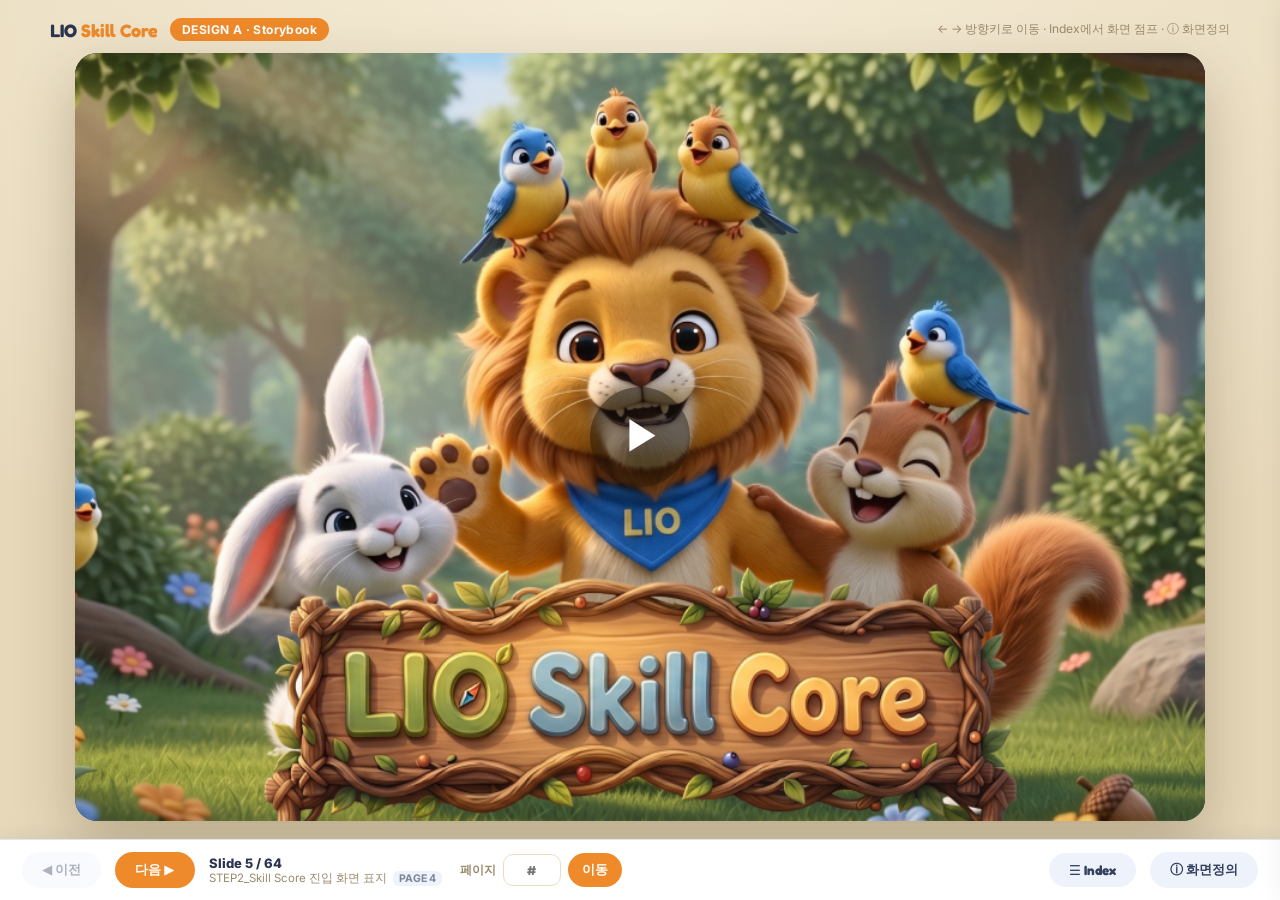
==== commit 8f7f5378: "헤더 정리 · 버튼 간격 통일 (B) 1) 상단 공통 "STEP 2 Skill Core" 를 빼고 스킬 이름만 남겼다. 구분선(|)도 함께 감췄다 —    안 그러면 선만 덩그러니" ====
--- a/designA/index.html
+++ b/designA/index.html
@@ -61,6 +61,6 @@
   </script>
   <script src="../prototype/flow-data.js?v=20260812b"></script>
   <script src="../prototype/kr-map.js?v=20260808a"></script>
-  <script src="../prototype/engine.js?v=20260812j"></script>
+  <script src="../prototype/engine.js?v=20260812k"></script>
 </body>
 </html>
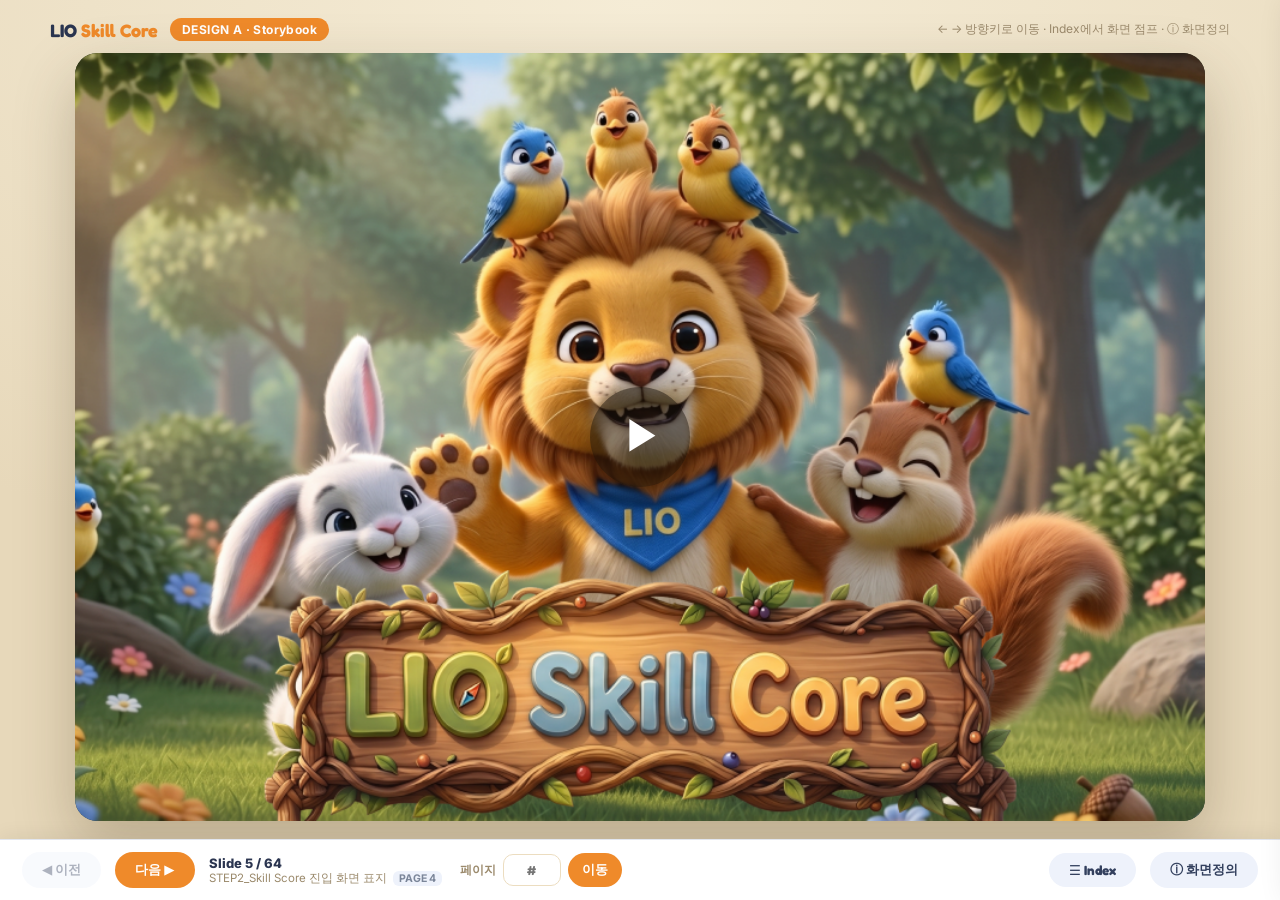
==== commit a3aa61f8: "slide 59 : 학생 성별 분기 화면 추가 (여자아이) · engine : 화면마다 학생 아바타를 고를 수 있게 했다(userAv). 지정이 없으면 기존   남아(ui/stud" ====
--- a/designA/index.html
+++ b/designA/index.html
@@ -59,8 +59,8 @@
     window.LIO_SPLASH_VIDEO = '../IMAGE/intro_a.mp4';   // A_Intro_cut1 애니메이션
     window.LIO_SPLASH_POSTER = '../IMAGE/heroA.png';    // 재생 전 첫 프레임
   </script>
-  <script src="../prototype/flow-data.js?v=20260812b"></script>
+  <script src="../prototype/flow-data.js?v=20260812c"></script>
   <script src="../prototype/kr-map.js?v=20260808a"></script>
-  <script src="../prototype/engine.js?v=20260812k"></script>
+  <script src="../prototype/engine.js?v=20260812m"></script>
 </body>
 </html>
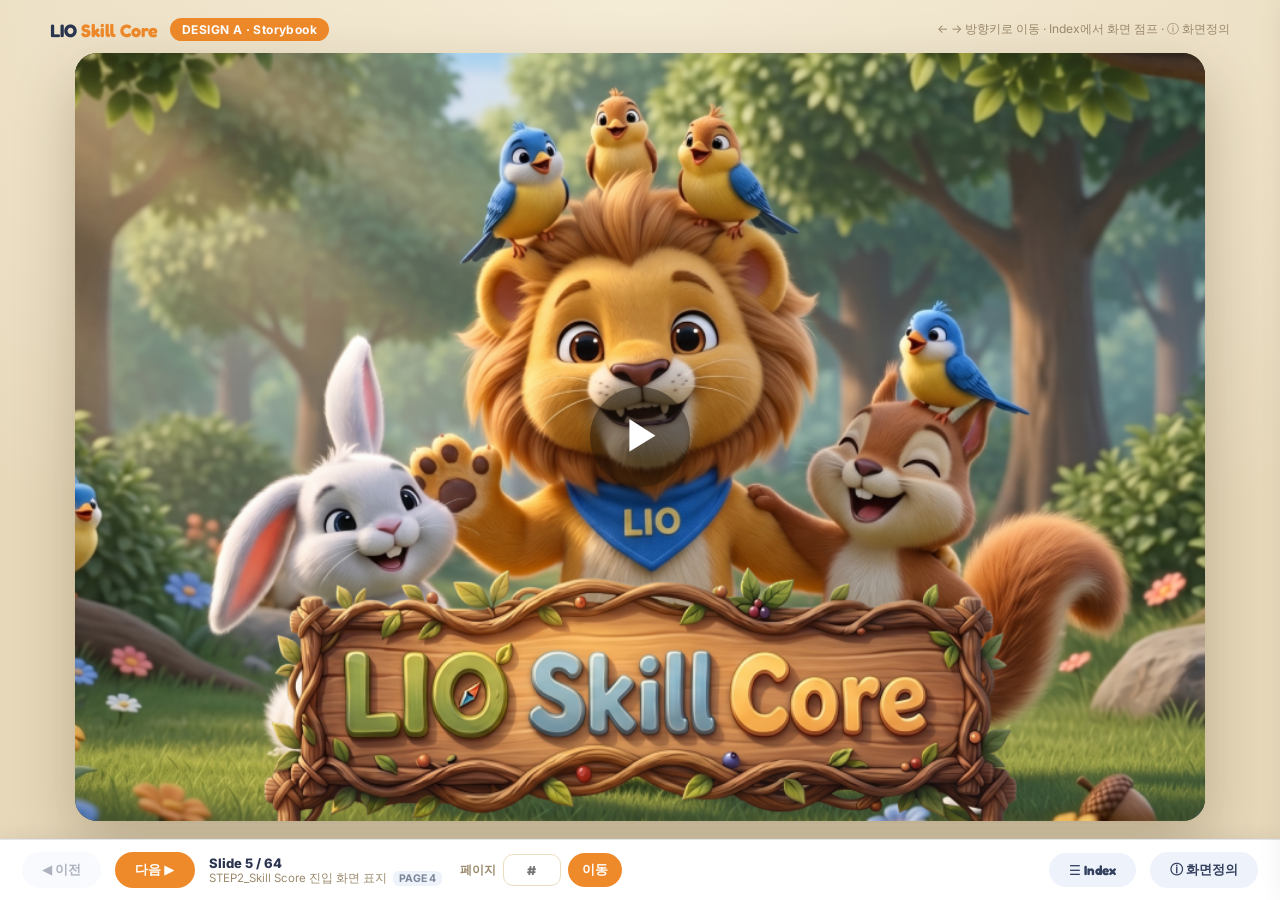
==== commit 8b86a193: "연속된 LIO 말풍선은 첫 줄만 아바타를 보여준다 (B) 처음엔 CSS 인접 선택자(.msg.lio + .msg.lio)로 넣었는데 65화면을 훑어보니 33곳이 어긋났다 — 두 말" ====
--- a/designA/index.html
+++ b/designA/index.html
@@ -61,6 +61,6 @@
   </script>
   <script src="../prototype/flow-data.js?v=20260812c"></script>
   <script src="../prototype/kr-map.js?v=20260808a"></script>
-  <script src="../prototype/engine.js?v=20260812m"></script>
+  <script src="../prototype/engine.js?v=20260813a"></script>
 </body>
 </html>
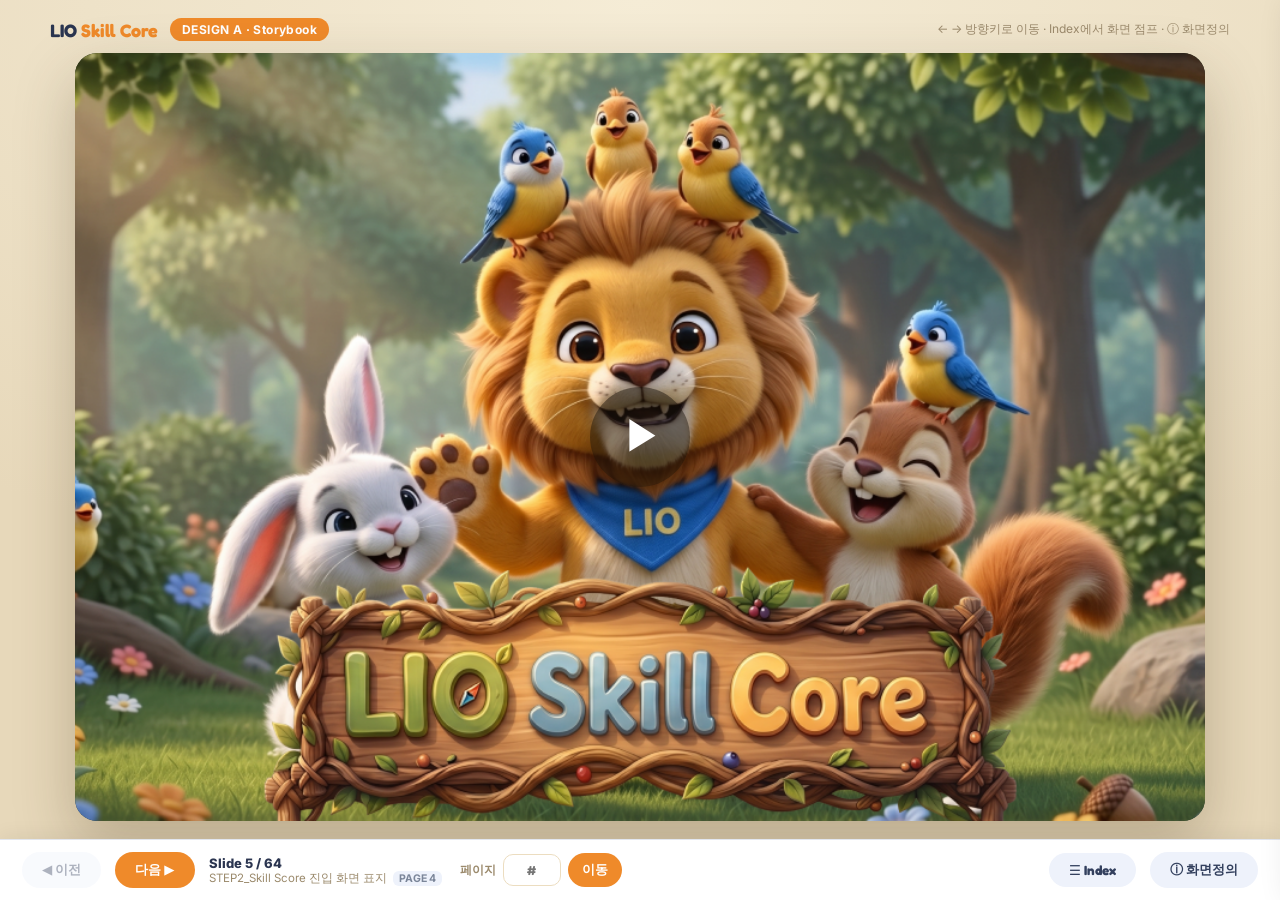
==== commit e5976f73: "slide 48 : 단어 탭 TTS 를 단어 → 뜻 → 문장 순서로 (B) 지문 단어를 탭하면 문장만 읽고 있었다. 기획대로 세 단계로 나눠 읽는다 — 단어, 단어 뜻, 그리고 그" ====
--- a/designA/index.html
+++ b/designA/index.html
@@ -61,6 +61,6 @@
   </script>
   <script src="../prototype/flow-data.js?v=20260812c"></script>
   <script src="../prototype/kr-map.js?v=20260808a"></script>
-  <script src="../prototype/engine.js?v=20260813a"></script>
+  <script src="../prototype/engine.js?v=20260813k"></script>
 </body>
 </html>
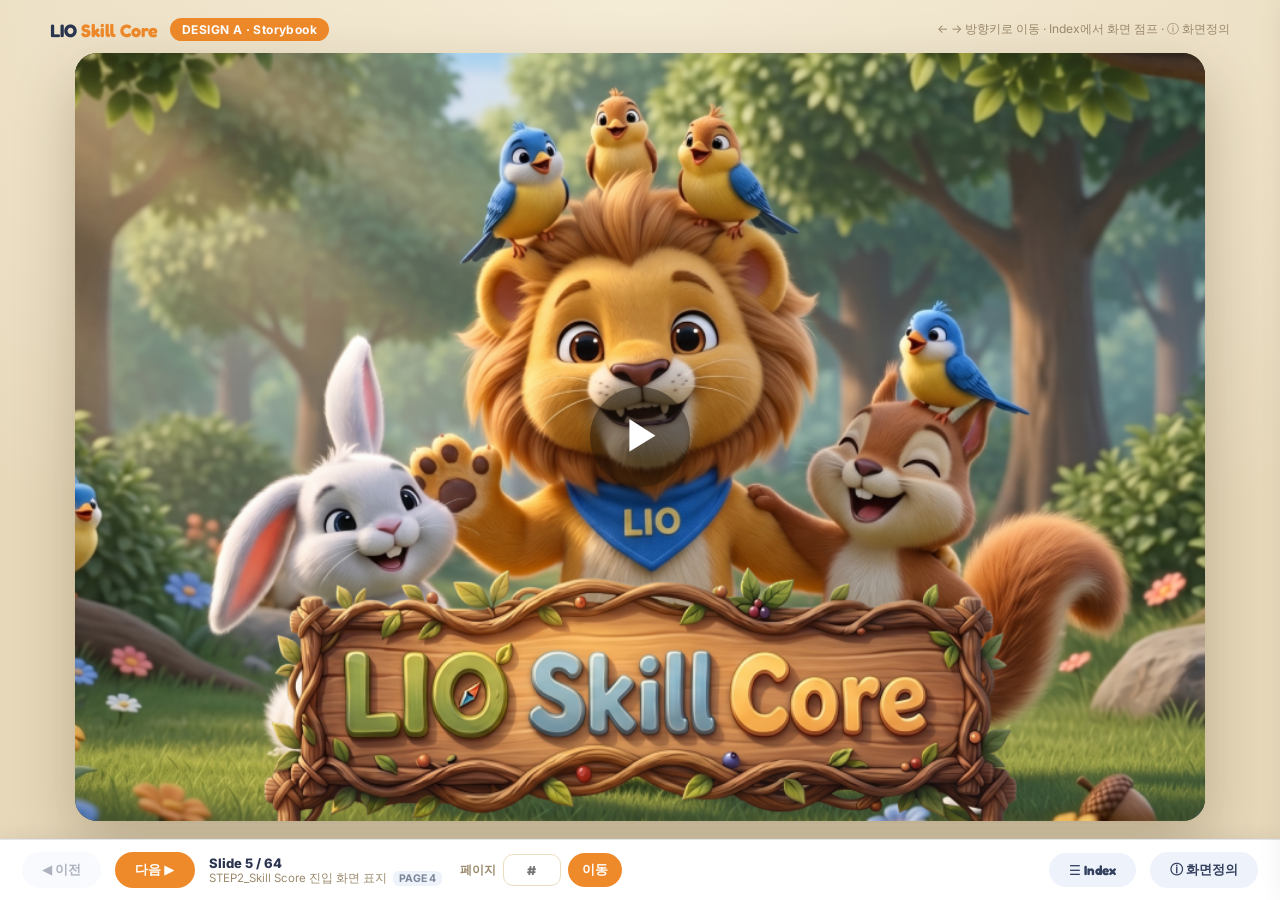
==== commit 8f5f80f7: "slide 48 : 카드를 탭해도 지문 문장까지 읽는다 (B) 앞 커밋에서 카드 탭은 '문장을 특정할 수 없다' 며 단어 → 뜻 까지만 읽게 두었는데, 지문에서 같은 단어를 찾으면" ====
--- a/designA/index.html
+++ b/designA/index.html
@@ -61,6 +61,6 @@
   </script>
   <script src="../prototype/flow-data.js?v=20260812c"></script>
   <script src="../prototype/kr-map.js?v=20260808a"></script>
-  <script src="../prototype/engine.js?v=20260813k"></script>
+  <script src="../prototype/engine.js?v=20260813l"></script>
 </body>
 </html>
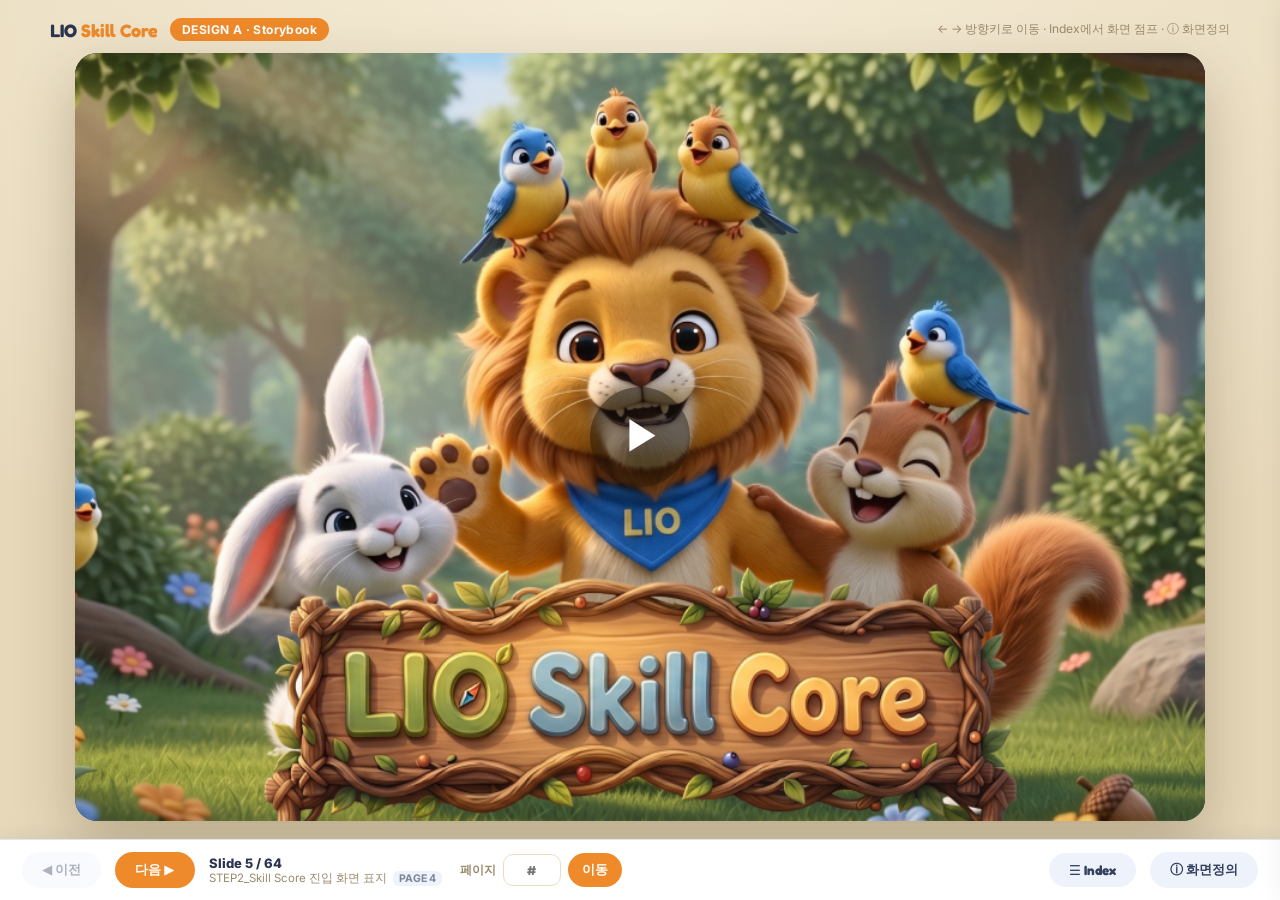
==== commit 7f483e45: "연속 LIO 아바타 : 문제·보기가 끼면 흐름을 끊는다 (B) .msg 만 훑고 있어서 사이에 끼인 문제·보기·버튼이 흐름을 끊지 못했다 — 문제 아래 첫 말풍선까지 '연속' 으로" ====
--- a/designA/index.html
+++ b/designA/index.html
@@ -61,6 +61,6 @@
   </script>
   <script src="../prototype/flow-data.js?v=20260812c"></script>
   <script src="../prototype/kr-map.js?v=20260808a"></script>
-  <script src="../prototype/engine.js?v=20260813l"></script>
+  <script src="../prototype/engine.js?v=20260813m"></script>
 </body>
 </html>
